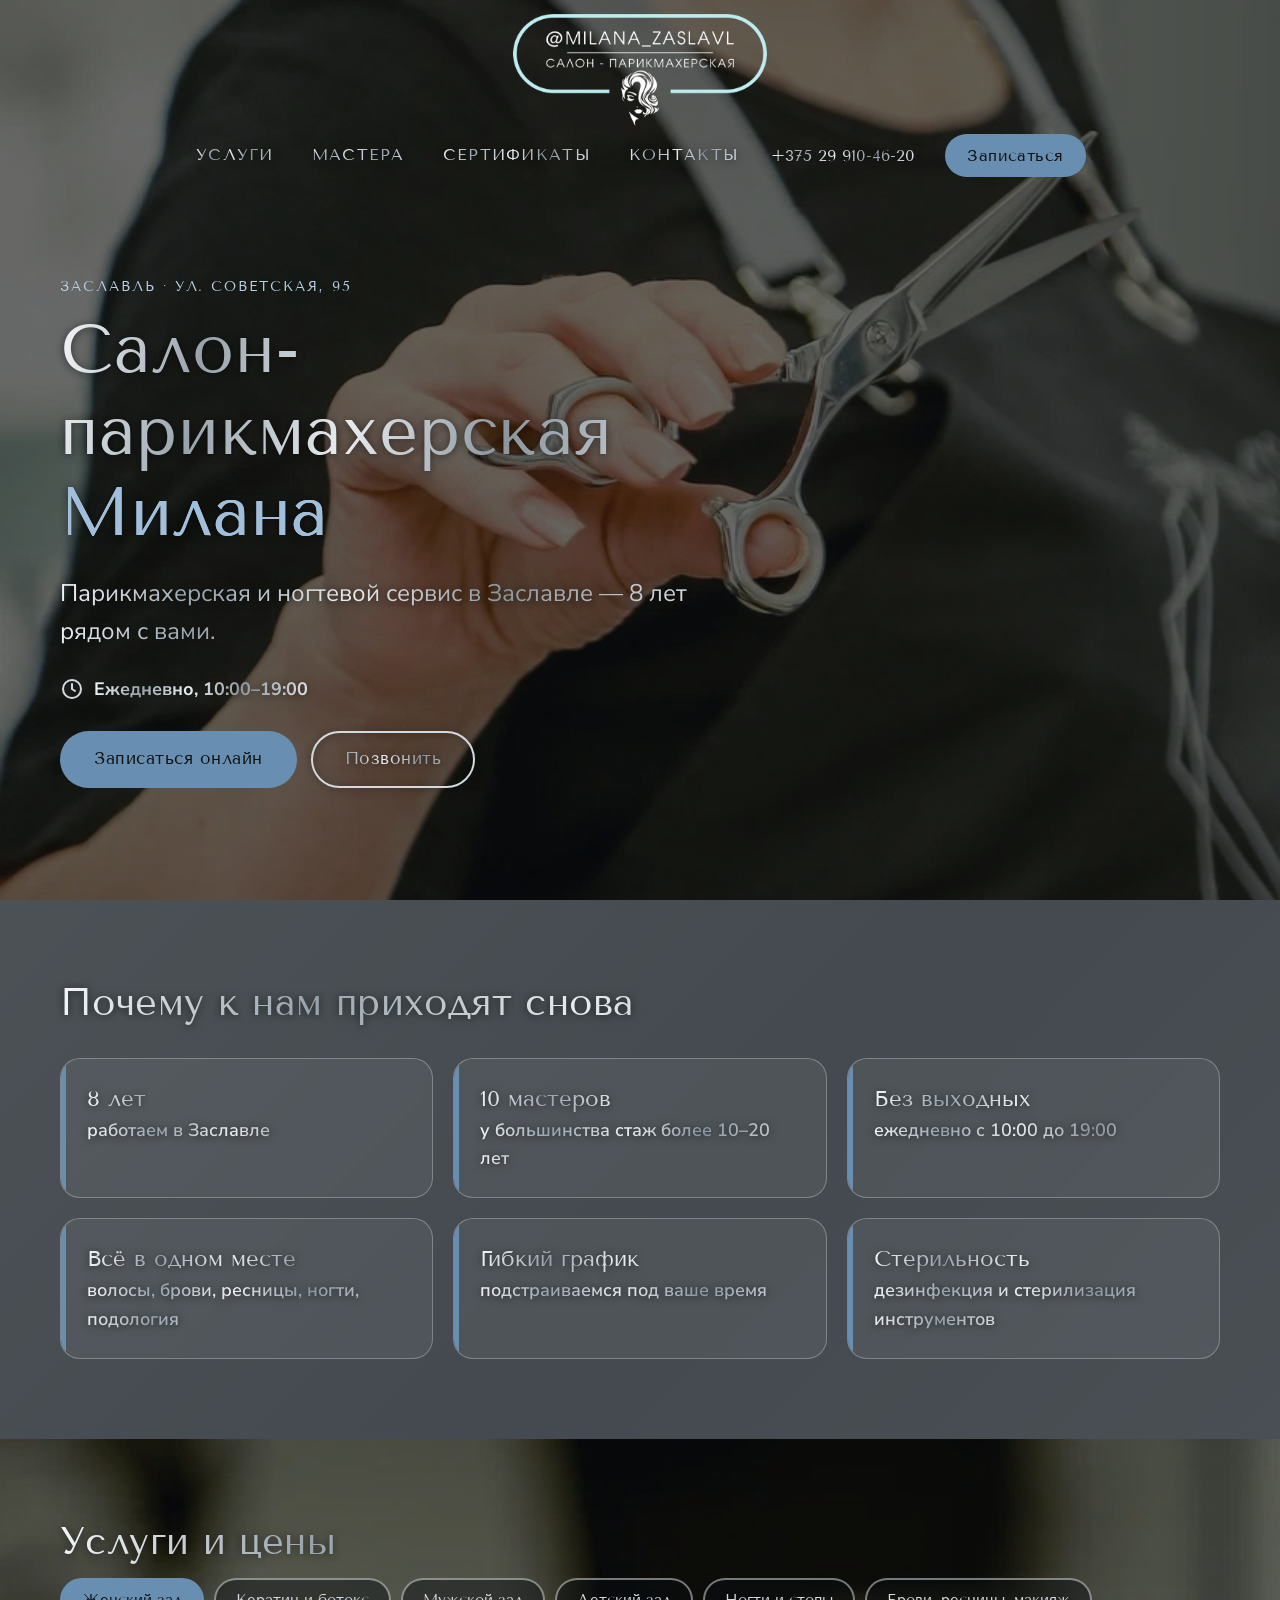
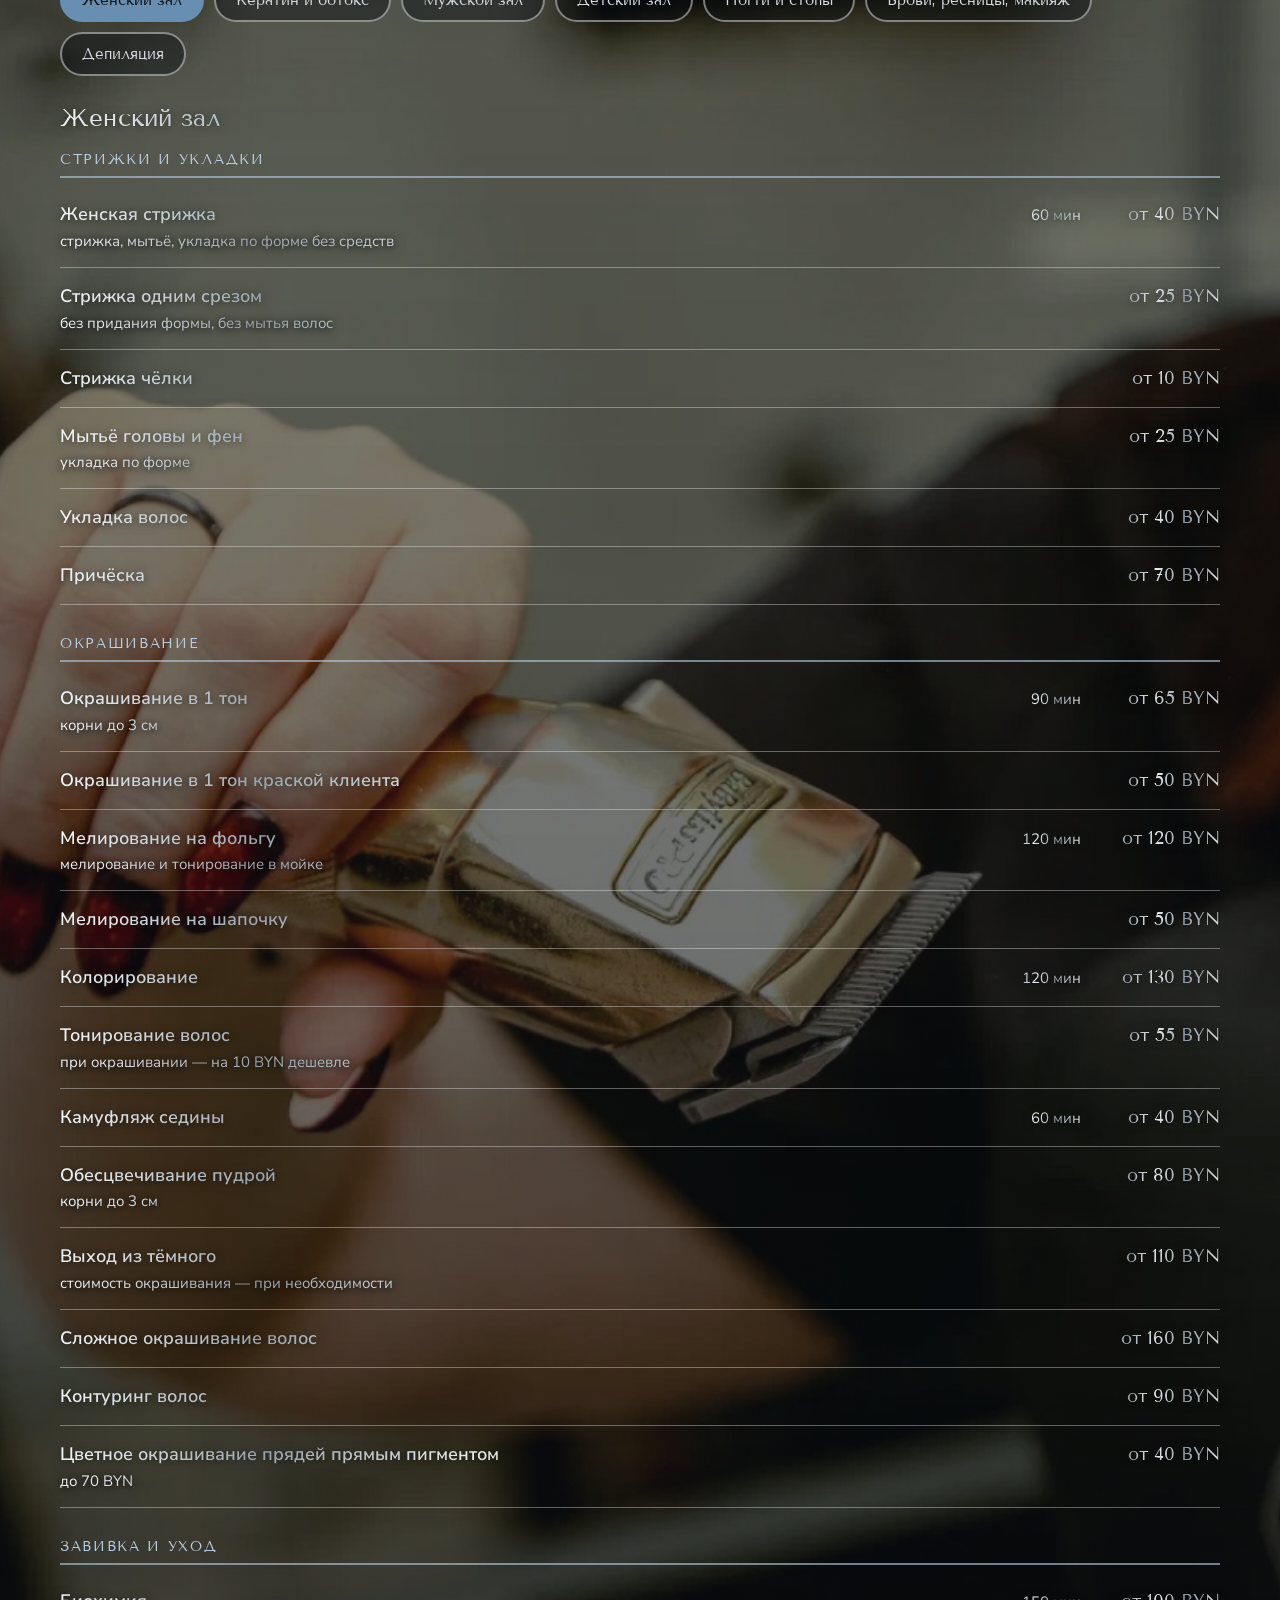
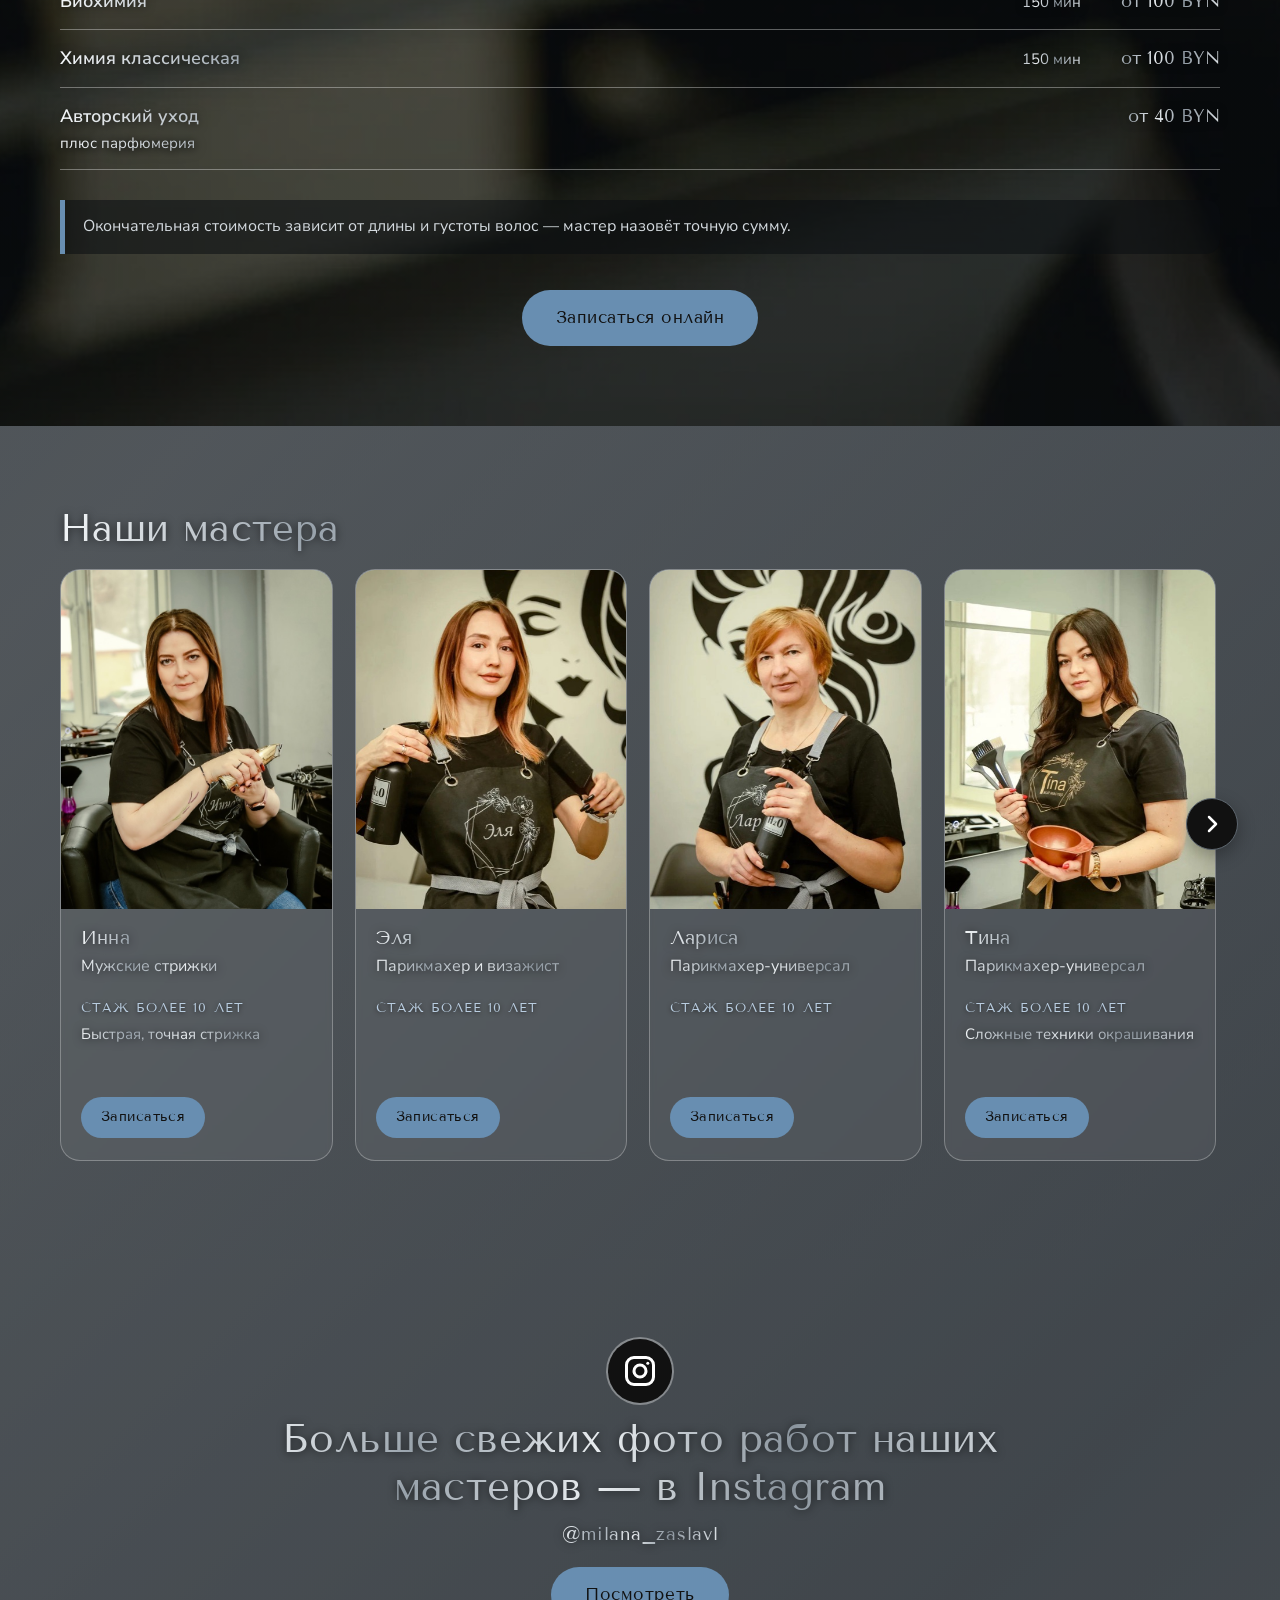
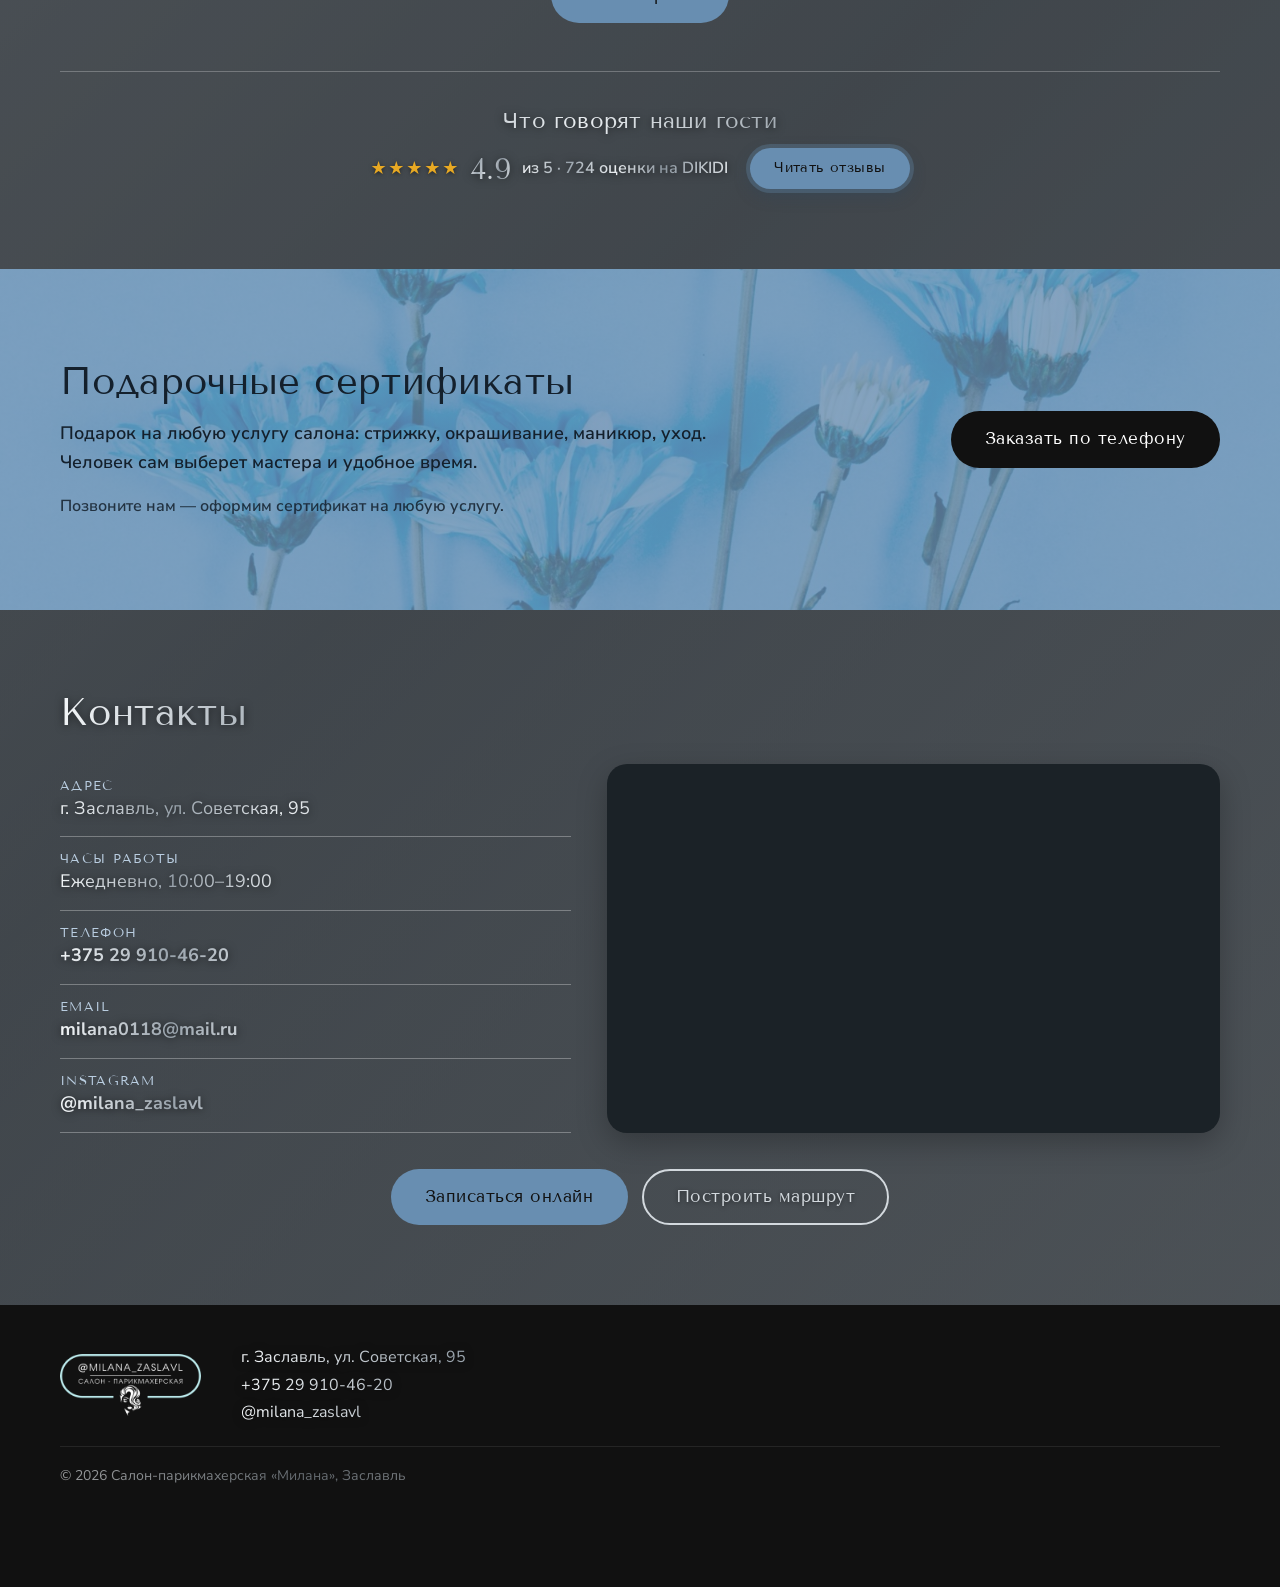
==== index.html @ 04b2e896 "Add files via upload" ====
<!doctype html>
<html lang="ru">
<head>
  <meta charset="utf-8">
  <meta name="viewport" content="width=device-width, initial-scale=1">
  <title>Салон-парикмахерская Милана — Заславль, Советская 95 | Стрижки, окрашивание, маникюр</title>
  <meta name="description" content="Салон-парикмахерская «Милана» в Заславле: стрижки, окрашивание, маникюр, педикюр, брови и ресницы. 10 мастеров, 8 лет работы. Ежедневно 10:00–19:00. Онлайн-запись.">
  <meta name="theme-color" content="#688EB1">
  <meta property="og:type" content="website">
  <meta property="og:title" content="Салон-парикмахерская Милана — Заславль">
  <meta property="og:description" content="Парикмахерская и ногтевой сервис в Заславле — 8 лет рядом с вами. Онлайн-запись.">
  <meta property="og:image" content="https://milana-zaslavl.github.io/img/salon/hero.jpg">
  <link rel="icon" href="img/logo.png">
  <link rel="preconnect" href="https://fonts.googleapis.com">
  <link rel="preconnect" href="https://fonts.gstatic.com" crossorigin>
  <link href="https://fonts.googleapis.com/css2?family=Tenor+Sans&family=Nunito+Sans:wght@400;600;700&display=swap&subset=cyrillic" rel="stylesheet">
  <link rel="stylesheet" href="css/style.css">
  <script type="application/ld+json">
  {
    "@context": "https://schema.org",
    "@type": "HairSalon",
    "name": "Салон-парикмахерская Милана",
    "image": "https://milana-zaslavl.github.io/img/salon/hero.jpg",
    "telephone": "+375299104620",
    "email": "milana0118@mail.ru",
    "address": {"@type": "PostalAddress", "streetAddress": "ул. Советская, 95", "addressLocality": "Заславль", "addressCountry": "BY"},
    "openingHoursSpecification": {"@type": "OpeningHoursSpecification", "dayOfWeek": ["Monday","Tuesday","Wednesday","Thursday","Friday","Saturday","Sunday"], "opens": "10:00", "closes": "19:00"},
    "sameAs": ["https://www.instagram.com/milana_zaslavl"]
  }
  </script>
</head>
<body>
  <a class="skip" href="#main">К содержимому</a>

  <header class="header" id="top">
    <div class="wrap header__row">
      <a class="header__logo" href="#top" aria-label="Салон-парикмахерская Милана — на главную">
        <img src="img/logo-white.png" alt="Милана — салон-парикмахерская" width="140" height="62">
      </a>
      <nav class="nav" id="nav" aria-label="Основное меню">
        <a href="#services">Услуги</a>
        <a href="#masters">Мастера</a>
        <a href="#certificates">Сертификаты</a>
        <a href="#contacts">Контакты</a>
      </nav>
      <a class="header__phone" data-link="phone"><span data-bind="phoneDisplay"></span></a>
      <a class="btn btn--accent header__cta" data-link="dikidi" target="_blank" rel="noopener">Записаться</a>
      <button class="burger" id="burger" type="button" aria-label="Открыть меню" aria-expanded="false" aria-controls="nav"><span></span><span></span><span></span></button>
    </div>
  </header>

  <main id="main">
    <!-- Первый экран -->
    <section class="hero">
      <div class="wrap hero__text">
        <p class="eyebrow">Заславль · ул. Советская, 95</p>
        <h1>Салон-парикмахерская <span>Милана</span></h1>
        <p class="lead">Парикмахерская и ногтевой сервис в Заславле — 8 лет рядом с вами.</p>
        <p class="hours"><svg aria-hidden="true" viewBox="0 0 24 24"><circle cx="12" cy="12" r="9"/><path d="M12 7v5l3 2"/></svg><span data-bind="hours"></span></p>
        <div class="hero__btns">
          <a class="btn btn--accent btn--lg" data-link="dikidi" target="_blank" rel="noopener">Записаться онлайн</a>
          <a class="btn btn--ghost btn--lg" data-link="phone">Позвонить</a>
        </div>
      </div>
    </section>

    <!-- Почему мы -->
    <section class="section section--muted" id="why">
      <div class="wrap">
        <h2>Почему к нам приходят снова</h2>
        <ul class="why">
          <li><b>8 лет</b><span>работаем в Заславле</span></li>
          <li><b>10 мастеров</b><span>у большинства стаж более 10–20 лет</span></li>
          <li><b>Без выходных</b><span>ежедневно с 10:00 до 19:00</span></li>
          <li><b>Всё в одном месте</b><span>волосы, брови, ресницы, ногти, подология</span></li>
          <li><b>Гибкий график</b><span>подстраиваемся под ваше время</span></li>
          <li><b>Стерильность</b><span>дезинфекция и стерилизация инструментов</span></li>
        </ul>
      </div>
    </section>

    <!-- Услуги и цены -->
    <section class="section section--photo" id="services">
      <div class="wrap">
        <h2>Услуги и цены</h2>
        <div class="price-panel">
          <div class="tabs" id="tabs" role="tablist" aria-label="Разделы прайса"></div>
          <div class="panels" id="panels"><p class="loading">Загружаем прайс…</p></div>
        </div>
        <div class="center"><a class="btn btn--accent btn--lg" data-link="dikidi" target="_blank" rel="noopener">Записаться онлайн</a></div>
      </div>
    </section>

    <!-- Мастера -->
    <section class="section section--muted" id="masters">
      <div class="wrap">
        <h2>Наши мастера</h2>
        <div class="slider">
          <button class="slider__btn slider__btn--prev" id="mPrev" type="button" aria-label="Назад"><svg viewBox="0 0 24 24" aria-hidden="true"><path d="M15 5l-7 7 7 7"/></svg></button>
          <div class="masters" id="mastersList" tabindex="0" role="region" aria-label="Мастера салона, листайте вбок"></div>
          <button class="slider__btn slider__btn--next" id="mNext" type="button" aria-label="Вперёд"><svg viewBox="0 0 24 24" aria-hidden="true"><path d="M9 5l7 7-7 7"/></svg></button>
        </div>
      </div>
    </section>

    <!-- Галерея -->
    <section class="section section--insta" id="gallery">
      <div class="wrap insta-wrap">
      <div class="insta">
        <svg class="insta__icon" viewBox="0 0 24 24" aria-hidden="true"><rect x="3" y="3" width="18" height="18" rx="5"/><circle cx="12" cy="12" r="4"/><circle cx="17.2" cy="6.8" r="1" fill="currentColor" stroke="none"/></svg>
        <h2>Больше свежих фото работ наших мастеров — в Instagram</h2>
        <p class="insta__handle" data-bind="instagramHandle"></p>
        <a class="btn btn--dark btn--lg" data-link="instagram" target="_blank" rel="noopener" aria-label="Посмотреть работы в Instagram">Посмотреть</a>
      </div>
      <div class="reviews reviews--after" id="reviews">
        <h3 class="reviews__title">Что говорят наши гости</h3>
        <div class="reviews__rating">
          <span class="reviews__stars" aria-hidden="true">★★★★★</span>
          <b class="reviews__score" data-bind="rating"></b>
          <span class="reviews__count">из 5 · <span data-bind="ratingCount"></span> оценки на DIKIDI</span>
        </div>
        <a class="btn btn--accent btn--glow" data-link="reviews" target="_blank" rel="noopener">Читать отзывы</a>
      </div>
      </div>
    </section>

    <div class="flowers">
      <!-- Сертификаты -->
      <section class="section section--cert" id="certificates">
        <div class="wrap cert">
          <div>
            <h2>Подарочные сертификаты</h2>
            <p>Подарок на любую услугу салона: стрижку, окрашивание, маникюр, уход. Человек сам выберет мастера и удобное время.</p>
            <p class="cert__small">Заказать сертификат можно в Telegram — напишите нам, и мы всё оформим.</p>
          </div>
          <a class="btn btn--accent btn--lg" id="certBtn" target="_blank" rel="noopener">Заказать сертификат</a>
        </div>
      </section>

    </div>

    <!-- Контакты -->
    <section class="section section--muted" id="contacts">
      <div class="wrap">
        <h2>Контакты</h2>
        <div class="contacts">
          <ul class="contacts__list">
            <li><span class="k">Адрес</span><span data-bind="address"></span></li>
            <li><span class="k">Часы работы</span><span data-bind="hours"></span></li>
            <li><span class="k">Телефон</span><a data-link="phone"><span data-bind="phoneDisplay"></span></a></li>
            <li><span class="k">Email</span><a data-link="email"><span data-bind="email"></span></a></li>
            <li><span class="k">Instagram</span><a data-link="instagram" target="_blank" rel="noopener"><span data-bind="instagramHandle"></span></a></li>
            <li data-needs="telegram"><span class="k">Telegram</span><a data-link="telegram" target="_blank" rel="noopener">Написать в Telegram</a></li>
          </ul>
          <div class="map" id="map" role="region" aria-label="Карта проезда"></div>
        </div>
        <div class="center">
          <a class="btn btn--accent btn--lg" data-link="dikidi" target="_blank" rel="noopener">Записаться онлайн</a>
          <a class="btn btn--ghost btn--lg" id="routeBtn" target="_blank" rel="noopener">Построить маршрут</a>
        </div>
      </div>
    </section>
  </main>

  <footer class="footer">
    <div class="wrap footer__row">
      <img src="img/logo-white.png" alt="Милана — салон-парикмахерская" width="150" height="66">
      <div class="footer__col">
        <span data-bind="address"></span>
        <a data-link="phone"><span data-bind="phoneDisplay"></span></a>
        <a data-link="instagram" target="_blank" rel="noopener"><span data-bind="instagramHandle"></span></a>
      </div>
      <p class="footer__copy">© <span id="year"></span> Салон-парикмахерская «Милана», Заславль</p>
    </div>
  </footer>

  <!-- Плавающая панель на телефоне -->
  <div class="dock" id="dock">
    <a class="btn btn--accent" data-link="dikidi" target="_blank" rel="noopener">Записаться</a>
    <a class="dock__icon" data-link="phone" aria-label="Позвонить"><svg viewBox="0 0 24 24" aria-hidden="true"><path d="M5 4h4l2 5-2.5 1.5a11 11 0 0 0 5 5L15 13l5 2v4a2 2 0 0 1-2 2A16 16 0 0 1 3 6a2 2 0 0 1 2-2z"/></svg></a>
    <a class="dock__icon" data-link="telegram" data-needs="telegram" target="_blank" rel="noopener" aria-label="Написать в Telegram"><svg viewBox="0 0 24 24" aria-hidden="true"><path d="M21 4 3 11l5 2 2 6 3-4 5 4z"/></svg></a>
  </div>

  <script src="data/fallback.js"></script>
  <script src="js/main.js"></script>
</body>
</html>
---- css/style.css ----
:root {
  --color-accent: #688EB1;
  --color-accent-soft: #B9CDE0;
  --color-dark: #111111;
  --color-light: #FFFFFF;
  --color-muted: #cfd6db;
  --color-text: #1b1b1b;
  --color-text-2: #1f2a33;
  --color-line: #7f8991;
  --metal: linear-gradient(180deg, #c9d0d5 0%, #98a1a9 42%, #bcc4ca 58%, #7f8991 100%);
  --metal-wide: linear-gradient(135deg, #c9d0d5 0%, #a2abb2 25%, #c4cbd0 50%, #98a1a9 75%, #bcc4ca 100%);
  --radius: 20px;
  --font-head: "Tenor Sans", "Montserrat", system-ui, sans-serif;
  --font-body: "Nunito Sans", system-ui, sans-serif;
}

*, *::before, *::after { box-sizing: border-box; }
[hidden] { display: none !important; }
html { scroll-behavior: smooth; scroll-padding-top: 104px; }
body {
  margin: 0; background: #b4bcc3 var(--metal-wide); color: var(--color-text);
  font: 400 18px/1.6 var(--font-body);
  -webkit-text-size-adjust: 100%;
}
img { max-width: 100%; height: auto; display: block; }
a { color: inherit; }
h1, h2, h3 { font-family: var(--font-head); line-height: 1.2; margin: 0; letter-spacing: .01em; }
h2 { font-size: clamp(26px, 4vw, 38px); margin-bottom: 14px; font-weight: 600; }
p { margin: 0 0 1em; }
:focus-visible { outline: 3px solid var(--color-dark); outline-offset: 3px; border-radius: 6px; }

.wrap { width: min(1160px, 100% - 32px); margin-inline: auto; }
.skip { position: absolute; left: -999px; top: 8px; background: var(--color-dark); color: #fff; padding: 8px 14px; border-radius: 8px; z-index: 100; }
.skip:focus { left: 8px; }
.center { text-align: center; margin-top: 36px; display: flex; gap: 14px; justify-content: center; flex-wrap: wrap; }

/* Кнопки */
.btn {
  display: inline-flex; align-items: center; justify-content: center;
  padding: 12px 24px; border-radius: 999px; border: 2px solid transparent;
  font: 400 16px/1.2 var(--font-head); text-decoration: none; cursor: pointer;
  transition: background .2s, color .2s, border-color .2s, transform .2s; white-space: nowrap;
}
.btn--accent { background: var(--color-accent); color: var(--color-dark); }
.btn--accent:hover { background: var(--color-dark); color: #fff; }
.btn--ghost { border-color: var(--color-dark); color: var(--color-dark); background: transparent; }
.btn--ghost:hover { background: var(--color-dark); color: #fff; }
.section--dark .btn--accent:hover { background: #fff; color: var(--color-dark); }
.btn--lg { padding: 16px 32px; font-size: 17px; }

/* Шапка */
.header { position: fixed; top: 0; left: 0; right: 0; z-index: 50; color: #fff; background: transparent; transition: background .3s, backdrop-filter .3s; }
.header.is-scrolled { background: rgba(10,14,18,.32); -webkit-backdrop-filter: blur(4px); backdrop-filter: blur(4px); }
.header.menu-open { background: rgba(10,14,18,.78); -webkit-backdrop-filter: blur(10px); backdrop-filter: blur(10px); }
.header__row { position: relative; display: flex; flex-wrap: wrap; align-items: center; justify-content: center; gap: 8px 30px; padding: 14px 0 12px; }
.header__logo { flex: 0 0 100%; display: flex; justify-content: center; }
.header__logo img { height: 112px; width: auto; transition: height .3s; }
.nav { display: flex; gap: 34px; }
.header .nav a, .header__phone { text-shadow: 0 1px 8px rgba(0,0,0,.5); }
.nav a { text-decoration: none; font: 400 16px var(--font-head); text-transform: uppercase; letter-spacing: .08em; padding: 8px 2px; border-bottom: 2px solid transparent; }
.nav a:hover { border-color: var(--color-accent); }
.header__phone { text-decoration: none; font: 400 16px var(--font-head); white-space: nowrap; }
.header__phone:hover { color: var(--color-accent); }
.header__cta { padding: 10px 20px; }
.burger { display: none; width: 44px; height: 44px; border: 0; background: transparent; padding: 10px; cursor: pointer; flex-direction: column; justify-content: center; gap: 5px; }
.burger span { display: block; height: 2px; background: #fff; border-radius: 2px; transition: transform .2s, opacity .2s; }
.burger[aria-expanded="true"] span:nth-child(1) { transform: translateY(7px) rotate(45deg); }
.burger[aria-expanded="true"] span:nth-child(2) { opacity: 0; }
.burger[aria-expanded="true"] span:nth-child(3) { transform: translateY(-7px) rotate(-45deg); }

/* Первый экран */
.hero { position: relative; min-height: 100vh; min-height: 100svh; display: flex; align-items: center; padding: 230px 0 64px; overflow: hidden; background: var(--color-dark); color: #fff; }
.hero::after { content: ""; position: absolute; inset: 0; background: linear-gradient(90deg, rgba(10,14,18,.82) 0%, rgba(10,14,18,.6) 45%, rgba(10,14,18,.2) 100%); }
.hero__text { position: relative; z-index: 1; }
.hero__text > * { max-width: 640px; }
.eyebrow { font: 400 14px var(--font-head); letter-spacing: .14em; text-transform: uppercase; color: var(--color-accent-soft); margin-bottom: 14px; }
.hero h1 { font-size: clamp(27px, 7.4vw, 68px); overflow-wrap: anywhere; font-weight: 700; margin-bottom: 20px; }
.hero h1 span { display: block; color: var(--color-accent); }
.lead { font-size: clamp(19px, 2.2vw, 24px); color: #e8eef2; }
.hours { display: flex; align-items: center; gap: 10px; font-weight: 700; margin-bottom: 28px; }
.hours svg { width: 24px; height: 24px; fill: none; stroke: #fff; stroke-width: 2; stroke-linecap: round; }
.hero__btns { display: flex; gap: 14px; flex-wrap: wrap; }
.hero .btn--accent:hover { background: #fff; color: var(--color-dark); }
.hero .btn--ghost { border-color: #fff; color: #fff; }
.hero .btn--ghost:hover { background: #fff; color: var(--color-dark); }

/* Секции */
.section { padding: 80px 0; }
.section--muted { background: linear-gradient(135deg, #dde2e6 0%, #bcc4ca 50%, #d6dce0 100%); }
.section--dark { background: var(--color-dark); color: #fff; }
.section__lead { color: var(--color-text-2); max-width: 40em; margin-bottom: 32px; }

/* Почему мы */
.why { list-style: none; margin: 32px 0 0; padding: 0; display: grid; grid-template-columns: repeat(3, 1fr); gap: 20px; }
.why li { background: var(--metal); border-radius: var(--radius); padding: 26px 26px 24px; border: 1px solid var(--color-line); display: flex; flex-direction: column; gap: 4px; position: relative; overflow: hidden; }
.why li::before { content: ""; position: absolute; left: 0; top: 0; bottom: 0; width: 5px; background: var(--color-accent); }
.why b { font: 400 22px var(--font-head); }
.why span { color: var(--color-text-2); }

/* Прайс на фоне фото */
.section--photo { background: linear-gradient(rgba(10,14,18,.5), rgba(10,14,18,.68)), url("../img/salon/bg-services.jpg") center 42% / cover no-repeat; color: #fff; }
.section--photo h2 { color: #fff; }
.section--photo .section__lead { color: #e3e9ed; }
.price-panel { background: none; padding: 0; border: 0; box-shadow: none; }
.section--photo { --color-line: rgba(255,255,255,.35); }
.section--photo .panel h3, .section--photo .row__name, .section--photo .row__price { color: #fff; text-shadow: 0 1px 6px rgba(0,0,0,.6); }
.section--photo .row__note, .section--photo .row__time { color: #dbe3e8; text-shadow: 0 1px 6px rgba(0,0,0,.6); }
.section--photo .group__title { color: var(--color-accent-soft); border-bottom-color: rgba(185,205,224,.6); }
.section--photo .panel__note { background: rgba(10,14,18,.55); color: #fff; border-left-color: var(--color-accent); }
.section--photo .loading { color: #fff; }
.section--photo .tab { background: rgba(10,14,18,.45); border-color: rgba(255,255,255,.45); color: #fff; }
.section--photo .tab:hover { border-color: var(--color-accent); }
.section--photo .tab[aria-selected="true"] { background: var(--color-accent); border-color: var(--color-accent); color: var(--color-dark); }
.section--photo .center .btn--accent:hover { background: #fff; color: var(--color-dark); }
@media (max-width: 600px) { .tabs { margin-inline: -16px; padding-inline: 16px; } }

/* Прайс */
.tabs { display: flex; gap: 10px; flex-wrap: wrap; margin-bottom: 28px; }
.tab { font: 400 15px var(--font-head); padding: 11px 20px; border-radius: 999px; border: 2px solid var(--color-line); background: var(--metal); color: var(--color-dark); cursor: pointer; transition: all .2s; }
.tab:hover { border-color: var(--color-accent); }
.tab[aria-selected="true"] { background: var(--color-dark); border-color: var(--color-dark); color: #fff; }
.panel[hidden] { display: none; }
.panel h3 { font-size: 24px; margin-bottom: 18px; font-weight: 600; }
.group { margin-bottom: 30px; }
.group__title { font: 400 14px var(--font-head); text-transform: uppercase; letter-spacing: .12em; color: #2B4560; margin-bottom: 8px; padding-bottom: 8px; border-bottom: 2px solid var(--color-accent-soft); }
.rows { list-style: none; margin: 0; padding: 0; }
.row { display: grid; grid-template-columns: 1fr auto auto; gap: 8px 22px; align-items: baseline; padding: 14px 0; border-bottom: 1px solid var(--color-line); }
.row__name { font-weight: 600; }
.row__note { display: block; font-weight: 400; font-size: 15px; color: var(--color-text-2); }
.row__time { color: var(--color-text-2); font-size: 15px; white-space: nowrap; text-align: right; min-width: 5.5em; }
.row__price { font: 400 18px var(--font-head); white-space: nowrap; text-align: right; min-width: 6.5em; }
.panel__note { background: var(--color-muted); border-left: 5px solid var(--color-accent); border-radius: 0 14px 14px 0; padding: 14px 18px; color: var(--color-text-2); font-size: 16px; margin-top: 6px; }
.loading { color: var(--color-text-2); }

/* Мастера */
.slider { position: relative; }
.masters { display: flex; gap: 22px; overflow-x: auto; scroll-snap-type: x mandatory; scroll-behavior: smooth; padding: 4px 2px 18px; scrollbar-width: thin; scrollbar-color: #5d666e transparent; -webkit-overflow-scrolling: touch; }
.masters .master { flex: 0 0 calc((100% - 66px) / 4); scroll-snap-align: start; }
.slider__btn { position: absolute; top: 38%; z-index: 2; width: 52px; height: 52px; border-radius: 50%; border: 1px solid #5d666e; background: var(--color-dark); color: #fff; cursor: pointer; display: grid; place-items: center; box-shadow: 0 6px 18px rgba(0,0,0,.3); transition: opacity .2s, background .2s; }
.slider__btn:hover { background: var(--color-accent); color: var(--color-dark); }
.slider__btn svg { width: 24px; height: 24px; fill: none; stroke: currentColor; stroke-width: 2.5; stroke-linecap: round; stroke-linejoin: round; }
.slider__btn--prev { left: -18px; }
.slider__btn--next { right: -18px; }
.slider__btn[disabled] { opacity: 0; pointer-events: none; }
.master { background: var(--metal); border-radius: var(--radius); overflow: hidden; border: 1px solid var(--color-line); display: flex; flex-direction: column; }
.master__photo { aspect-ratio: 4 / 5; background: var(--color-accent-soft); overflow: hidden; }
.master__photo img { width: 100%; height: 100%; object-fit: cover; object-position: top; }
.master__photo--empty { display: grid; place-items: center; background: linear-gradient(135deg, var(--color-accent-soft), #dbe6f0); font: 400 72px var(--font-head); color: var(--color-dark); }
.master__body { padding: 18px 20px 22px; display: flex; flex-direction: column; gap: 6px; flex: 1; }
.master h3 { font-size: 19px; font-weight: 700; }
.master__role { color: var(--color-text-2); font-size: 16px; line-height: 1.4; }
.master__exp { font: 400 13px var(--font-head); text-transform: uppercase; letter-spacing: .08em; color: #2B4560; }
.master__note { font-size: 15px; color: var(--color-text); }
.master .btn { margin-top: auto; padding: 10px 18px; font-size: 14px; align-self: flex-start; }
.master__body > .master__note + .btn, .master__body > .master__exp + .btn { margin-top: 14px; }
.master__spacer { flex: 1; }

/* Галерея */
.gallery { display: grid; grid-template-columns: repeat(4, 1fr); grid-auto-rows: 220px; grid-auto-flow: dense; gap: 14px; margin-top: 28px; }
.gallery figure { margin: 0; border-radius: var(--radius); overflow: hidden; background: var(--color-muted); }
.gallery img { width: 100%; height: 100%; object-fit: cover; transition: transform .5s; }
.gallery figure:hover img { transform: scale(1.04); }
.g--tall { grid-row: span 2; }

.insta { position: relative; z-index: 1; display: flex; flex-direction: column; align-items: center; text-align: center; gap: 12px; }
.insta h2 { max-width: 20em; margin: 0; font-size: clamp(26px, 4vw, 40px); }
.insta__icon { width: 64px; height: 64px; padding: 14px; border-radius: 50%; background: var(--color-dark); color: #fff; fill: none; stroke: currentColor; stroke-width: 2; }
.insta__handle { font: 400 18px var(--font-head); margin: 0 0 10px; letter-spacing: .04em; }
.btn--dark { background: var(--color-dark); color: #fff; }
.btn--dark:hover { background: #fff; color: var(--color-dark); }


/* Сертификаты */
.cert { display: flex; align-items: center; justify-content: space-between; gap: 32px; flex-wrap: wrap; }
.cert > div { max-width: 40em; }
.cert h2 { color: #fff; }
.cert p { color: #d5dde3; }
.cert__small { font-size: 16px; opacity: .85; margin: 0; }

/* Стерильность */
.clean { max-width: 760px; text-align: center; }
.clean p { color: var(--color-text-2); font-size: 20px; }

/* Контакты */
.contacts { display: grid; grid-template-columns: 1fr 1.2fr; gap: 36px; margin-top: 28px; align-items: stretch; }
.contacts__list { list-style: none; margin: 0; padding: 0; display: flex; flex-direction: column; }
.contacts__list li { display: flex; flex-direction: column; padding: 14px 0; border-bottom: 1px solid var(--color-line); }
.contacts__list .k { font: 400 13px var(--font-head); letter-spacing: .1em; text-transform: uppercase; color: #2B4560; }
.contacts__list a { text-decoration: none; font-weight: 700; }
.contacts__list a:hover { text-decoration: underline; }
.map { border-radius: var(--radius); overflow: hidden; min-height: 360px; background: #1b2227; position: relative; box-shadow: 0 10px 30px rgba(0,0,0,.25); }
.map iframe { position: absolute; inset: 0; width: 100%; height: 100%; border: 0; filter: invert(1) hue-rotate(180deg) brightness(.92) contrast(.95) saturate(.7); }

/* Подвал */
.footer { background: var(--color-dark); color: #d5dde3; padding: 40px 0 100px; font-size: 16px; }
.footer__row { display: grid; grid-template-columns: auto 1fr; gap: 20px 40px; align-items: center; }
.footer img { height: 62px; width: auto; }
.footer__col { display: flex; flex-direction: column; gap: 2px; }
.footer a { text-decoration: none; }
.footer a:hover { color: var(--color-accent); }
.footer__copy { grid-column: 1 / -1; margin: 0; font-size: 14px; opacity: .6; border-top: 1px solid #333; padding-top: 18px; }

/* Нижняя панель (телефон) */
.dock { display: none; }

@media (max-width: 1000px) {
  .masters .master { flex-basis: calc((100% - 44px) / 3); }
  .header__phone { display: none; }
}
@media (max-width: 860px) {
  body { font-size: 17px; }
  .section { padding: 56px 0; }
  .burger { display: flex; position: absolute; right: -8px; top: 14px; }
  .header__logo img { height: 76px; }
  .nav { display: none; position: absolute; top: 100%; left: 0; right: 0; background: rgba(10,14,18,.92); flex-direction: column; gap: 0; padding: 8px 16px 16px; border-bottom: 1px solid rgba(255,255,255,.2); }
  .nav.is-open { display: flex; }
  .nav a { padding: 14px 4px; font-size: 17px; border-bottom: 1px solid rgba(255,255,255,.2); }
  .hero { padding: 170px 0 48px; }
  .hero::after { background: linear-gradient(180deg, rgba(10,14,18,.55), rgba(10,14,18,.8)); }
  .why { grid-template-columns: repeat(2, 1fr); }
  .masters .master { flex-basis: calc((100% - 22px) / 2); }
  .slider__btn--prev { left: -6px; }
  .slider__btn--next { right: -6px; }
  .gallery { grid-template-columns: repeat(2, 1fr); grid-auto-rows: 180px; }
  .contacts { grid-template-columns: 1fr; }
  .map { min-height: 300px; }
}
@media (max-width: 600px) {
  .header__logo img { height: 64px; }
  .header__cta { display: none; }
  .hero { padding-top: 120px; }
  .hero__btns .btn { flex: 1 1 100%; }
  .why { grid-template-columns: 1fr; }
  .masters { gap: 12px; }
  .masters .master { flex-basis: 74%; }
  .slider__btn { display: none; }
  .master__body { padding: 14px 14px 18px; }
  .master h3 { font-size: 16px; }
  .master__role { font-size: 14px; }
  .master__note { font-size: 14px; }
  .master .btn { padding: 9px 14px; font-size: 13px; }
  .row { grid-template-columns: 1fr auto; }
  .row__time { grid-column: 1; grid-row: 2; text-align: left; }
  .row__price { grid-row: 1 / span 2; grid-column: 2; align-self: center; min-width: 0; }
  .tabs { flex-wrap: nowrap; overflow-x: auto; margin-inline: -16px; padding: 0 16px 8px; scrollbar-width: none; }
  .tab { white-space: nowrap; flex: none; }
  .footer__row { grid-template-columns: 1fr; }
  .cert .btn { width: 100%; }
  .dock { display: flex; position: fixed; z-index: 60; left: 12px; right: 12px; bottom: 12px; gap: 10px; align-items: center; background: var(--metal); border: 1px solid #5d666e; border-radius: 999px; padding: 8px; box-shadow: 0 10px 30px rgba(0,0,0,.18); }
  .dock .btn { flex: 1; }
  .dock__icon { width: 46px; height: 46px; border-radius: 50%; background: var(--color-dark); display: grid; place-items: center; }
  .dock__icon svg { width: 22px; height: 22px; fill: none; stroke: #fff; stroke-width: 2; stroke-linejoin: round; }
}
@media (prefers-reduced-motion: reduce) {
  html, .masters { scroll-behavior: auto; }
  * { transition: none !important; }
}

/* ===== Металлический текст вместо белого ===== */
:root {
  --metal-text: linear-gradient(100deg, #f4f7f9 0%, #98a2ab 22%, #e9edf0 45%, #8b959e 68%, #dde2e6 100%);
  --metal-solid: #d3d9de;
}
.header .nav a, .header__phone,
.hero h1, .lead, .hours span, .hero .btn--ghost,
.section--photo h2, .section--photo .section__lead,
.section--photo .panel h3, .section--photo .row__name, .section--photo .row__price,
.section--photo .row__note, .section--photo .row__time, .section--photo .loading,
.cert h2, .cert p,
.footer__col > span, .footer__col a, .footer__copy {
  background: var(--metal-text);
  -webkit-background-clip: text; background-clip: text;
  color: transparent; -webkit-text-fill-color: transparent;
  text-shadow: none;
  filter: drop-shadow(0 1px 4px rgba(0,0,0,.55));
}
.hero h1 span { -webkit-text-fill-color: var(--color-accent); background: none; filter: none; }
.header .nav a:hover, .header__phone:hover, .footer a:hover { -webkit-text-fill-color: var(--color-accent); }
.hero .btn--ghost { border-color: var(--metal-solid); }
.hero .btn--ghost:hover { background: var(--metal-text); -webkit-background-clip: border-box; background-clip: border-box; -webkit-text-fill-color: var(--color-dark); filter: none; }
.footer__copy { filter: none; }
.hours svg { stroke: var(--metal-solid); }
.burger span { background: var(--metal-solid); }
.section--photo .tab { color: var(--metal-solid); }
.section--photo .tab[aria-selected="true"] { color: var(--color-dark); }
.section--photo .panel__note { color: var(--metal-solid); }
.section--photo .tab:hover { color: #fff; }
@media (max-width: 600px) { .header .nav a { filter: none; } }

/* Сертификаты на фоне с цветами */
.section--cert { padding: 90px 0; }
.section--cert .cert h2, .section--cert .cert p { background: none; -webkit-background-clip: border-box; background-clip: border-box; color: #14202c; -webkit-text-fill-color: #14202c; filter: none; }
.section--cert .cert p { font-weight: 600; }
.section--cert .btn--accent { background: var(--color-dark); color: #fff; }
.section--cert .btn--accent:hover { background: #fff; color: var(--color-dark); }

/* Один общий фон с цветами на сертификаты и отзывы */
.flowers { background: linear-gradient(rgba(104,142,177,.8), rgba(104,142,177,.8)), url("../img/salon/bg-certificates.jpg") center 80% / cover no-repeat, #688EB1; }

/* Компактный блок отзывов под мастерами */
.reviews { display: flex; align-items: center; justify-content: center; gap: 10px 18px; flex-wrap: wrap; margin-top: 24px; text-align: center; }
.reviews p { margin: 0; font-size: 16px; font-weight: 600; color: var(--color-text); }
.reviews__stars { font-size: 18px; letter-spacing: .1em; color: #d99a12; }
.reviews .btn { padding: 10px 22px; font-size: 14px; }
.btn--glow { box-shadow: 0 0 0 4px rgba(104,142,177,.3), 0 6px 16px rgba(43,69,96,.4); }

/* Фото с ножницами — один фиксированный фон: при прокрутке страница «скользит» поверх него */
:root { --scissors: url("../img/salon/hero-scissors.jpg"); }
.hero { background: var(--color-dark) var(--scissors) 60% 25% / cover fixed; }
.section--muted { background: linear-gradient(rgba(208,215,220,.86), rgba(208,215,220,.86)), var(--scissors) 60% 25% / cover fixed; }
@media (hover: none) and (pointer: coarse) {
  /* на телефонах fixed работает рывками — там фон едет вместе со страницей */
  .hero { background-attachment: scroll; }
  .section--muted { background-attachment: scroll; }
}

/* Блок Instagram — без цветного фона: тот же фиксированный фон с ножницами */
.section--insta { background: linear-gradient(rgba(208,215,220,.86), rgba(208,215,220,.86)), var(--scissors) 60% 25% / cover fixed; color: var(--color-dark); }
@media (hover: none) and (pointer: coarse) { .section--insta { background-attachment: scroll; } }


/* Без светлой вуали: фото с ножницами видно, текст — металлический */
.section--muted, .section--insta { background: linear-gradient(rgba(10,14,18,.62), rgba(10,14,18,.62)), var(--scissors) 60% 25% / cover fixed; color: #fff; }
.section--muted h2, .section--insta h2, .insta__handle, .reviews p,
.contacts__list li > span:not(.k), .contacts__list a {
  background: var(--metal-text);
  -webkit-background-clip: text; background-clip: text;
  color: transparent; -webkit-text-fill-color: transparent;
  filter: drop-shadow(0 1px 4px rgba(0,0,0,.6));
}
.contacts__list a:hover { -webkit-text-fill-color: var(--color-accent); text-decoration: none; }
.contacts__list .k { color: #B9CDE0; }
.contacts__list li { border-bottom-color: rgba(255,255,255,.3); }
.section--insta .btn--dark { background: var(--color-accent); color: var(--color-dark); }
.section--insta .btn--dark:hover { background: #fff; }
.insta__icon { box-shadow: 0 0 0 2px rgba(255,255,255,.35); }
.reviews__stars { text-shadow: 0 1px 4px rgba(0,0,0,.5); color: #e8a923; }
@media (hover: none) and (pointer: coarse) { .section--muted, .section--insta { background-attachment: scroll; } }
.why li, .master { color: var(--color-text); }
.why li b, .master h3 { color: var(--color-dark); }

/* Затемнение первого экрана = затемнению следующих разделов, чтобы между ними не было шва */
.hero::after { background: rgba(10,14,18,.62); }

/* Блок «Что говорят наши гости» с рейтингом */
.reviews__title { flex: 0 0 100%; font-size: 22px; margin: 0; background: var(--metal-text); -webkit-background-clip: text; background-clip: text; color: transparent; -webkit-text-fill-color: transparent; filter: drop-shadow(0 1px 4px rgba(0,0,0,.6)); }
.reviews__rating { display: flex; align-items: center; gap: 10px; flex-wrap: wrap; justify-content: center; }
.reviews__score { font: 400 30px/1 var(--font-head); background: var(--metal-text); -webkit-background-clip: text; background-clip: text; color: transparent; -webkit-text-fill-color: transparent; filter: drop-shadow(0 1px 4px rgba(0,0,0,.6)); }
.reviews__count { font-size: 16px; font-weight: 600; background: var(--metal-text); -webkit-background-clip: text; background-clip: text; color: transparent; -webkit-text-fill-color: transparent; filter: drop-shadow(0 1px 4px rgba(0,0,0,.6)); }
.reviews__count span { -webkit-text-fill-color: transparent; }
.reviews { gap: 14px 22px; }

/* Карточки «Почему мы» всплывают при прокрутке и приподнимаются при наведении */
.why li { transition: transform .7s cubic-bezier(.2,.8,.2,1), opacity .7s ease, box-shadow .3s ease; }
.js-reveal .why li:not(.is-in) { opacity: 0; transform: translateY(46px) scale(.96); }
.js-reveal .why li.is-in { opacity: 1; transform: none; }
.why li.is-in:hover { transform: translateY(-6px); box-shadow: 0 16px 34px rgba(0,0,0,.4); transition-delay: 0s; }
@media (prefers-reduced-motion: reduce) {
  .js-reveal .why li:not(.is-in) { opacity: 1; transform: none; }
}

/* Карточки «Почему мы» — прозрачные, стеклянные */
.why li { background: rgba(255,255,255,.06); border: 1px solid rgba(255,255,255,.28); -webkit-backdrop-filter: blur(3px); backdrop-filter: blur(3px); color: #fff; }
.why li::before { background: var(--color-accent); }
.why li b, .why li span {
  background: var(--metal-text);
  -webkit-background-clip: text; background-clip: text;
  color: transparent; -webkit-text-fill-color: transparent;
  filter: drop-shadow(0 1px 4px rgba(0,0,0,.6));
}
.why li span { font-weight: 600; }
.why li.is-in:hover { background: rgba(255,255,255,.12); box-shadow: 0 16px 34px rgba(0,0,0,.35); }

/* Tenor Sans имеет одно начертание — убираем «жирность», чтобы браузер не делал её искусственно */
h1, h2, h3, .btn, .tab, .nav a, .why b, .master h3, .reviews__score, .header__phone, .row__price, .insta__handle, .master__exp, .eyebrow, .group__title, .contacts__list .k, .hero__badge strong { font-weight: 400; }
body { font-synthesis: none; }
.btn { letter-spacing: .03em; }
.hero h1 span { -webkit-text-fill-color: #9fbfdc; color: #9fbfdc; }

/* Карточки мастеров — прозрачные, стеклянные */
.master { background: rgba(255,255,255,.06); border: 1px solid rgba(255,255,255,.28); -webkit-backdrop-filter: blur(3px); backdrop-filter: blur(3px); color: #fff; }
.master h3, .master__role, .master__note {
  background: var(--metal-text);
  -webkit-background-clip: text; background-clip: text;
  color: transparent; -webkit-text-fill-color: transparent;
  filter: drop-shadow(0 1px 4px rgba(0,0,0,.6));
}
.master__exp { color: #B9CDE0; text-shadow: 0 1px 4px rgba(0,0,0,.6); }

/* Кнопка «Построить маршрут» на тёмном фоне — светлая */
.section--muted .btn--ghost { border-color: var(--metal-solid); color: var(--metal-solid); text-shadow: 0 1px 4px rgba(0,0,0,.5); }
.section--muted .btn--ghost:hover { background: var(--metal-solid); border-color: var(--metal-solid); color: var(--color-dark); text-shadow: none; }

/* Отзывы теперь под блоком Instagram */
.insta-wrap { position: relative; z-index: 1; }
.reviews--after { margin-top: 48px; padding-top: 36px; border-top: 1px solid rgba(255,255,255,.25); }
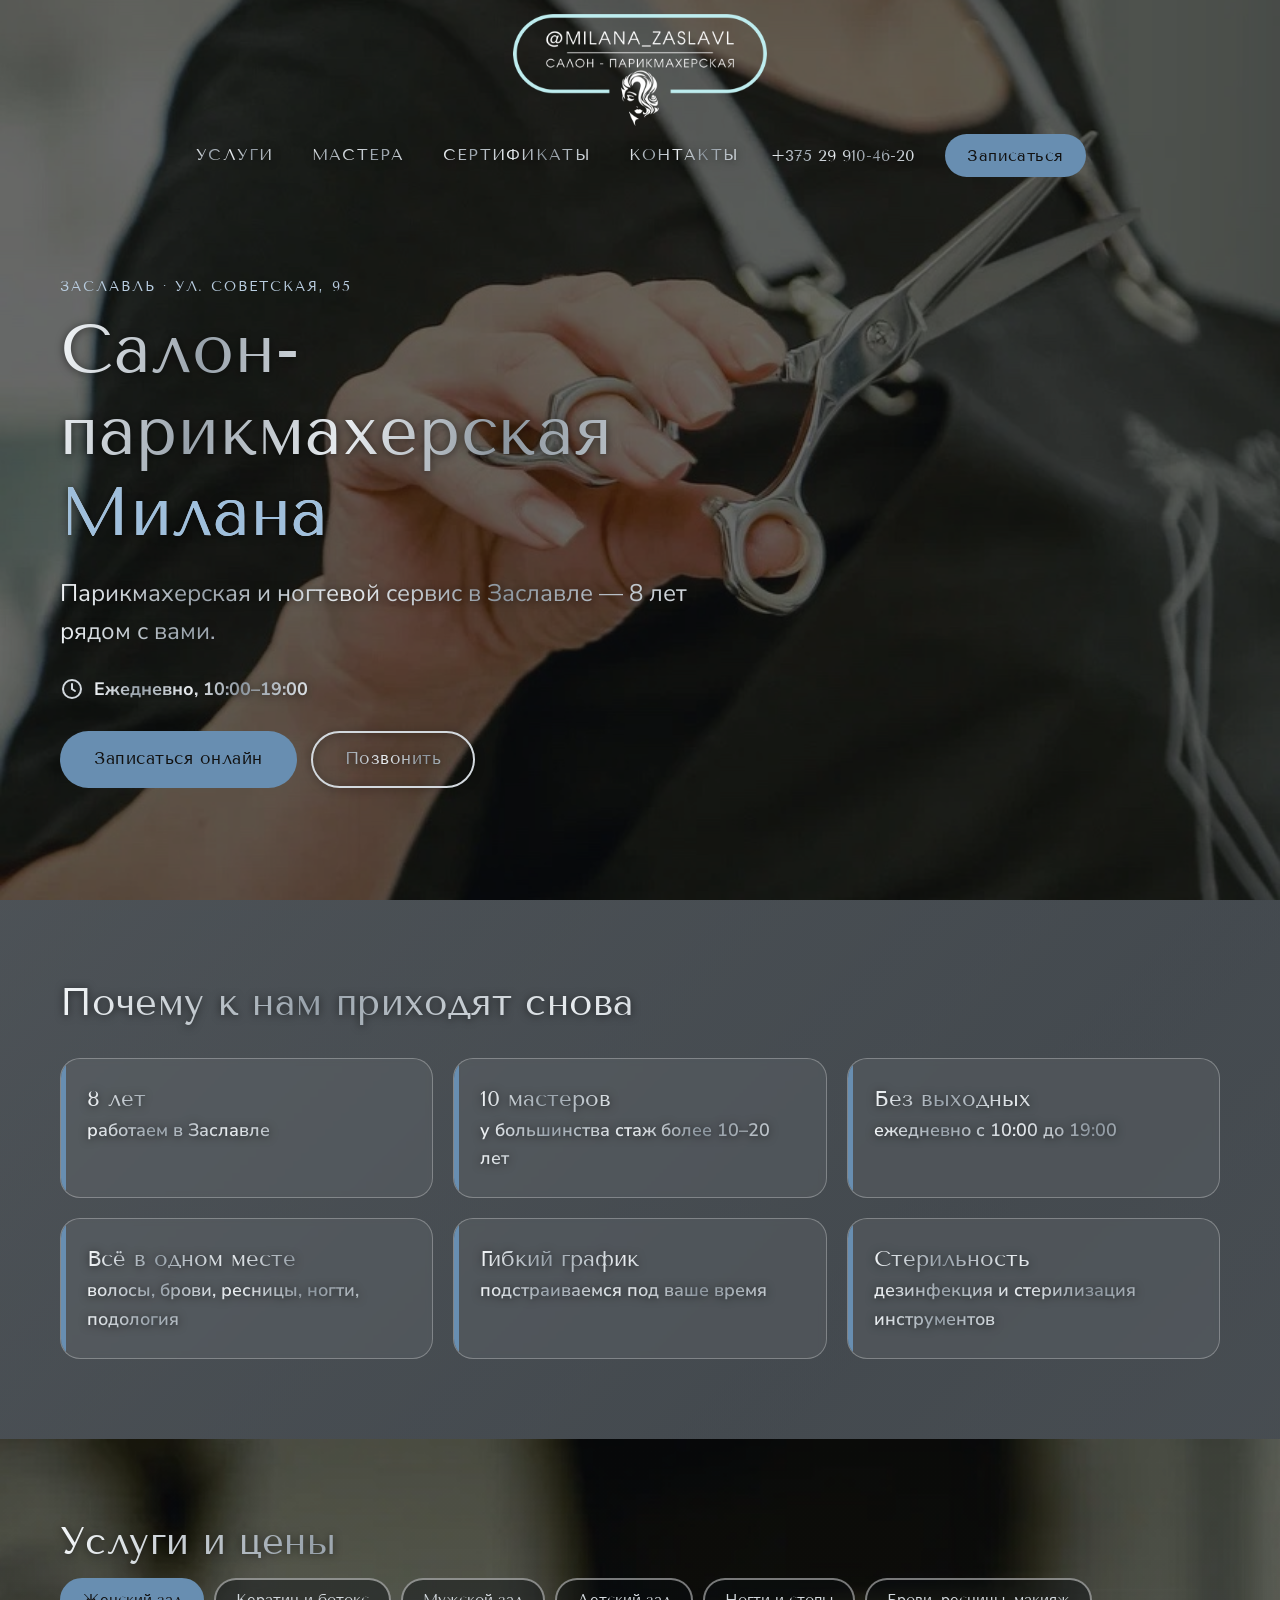
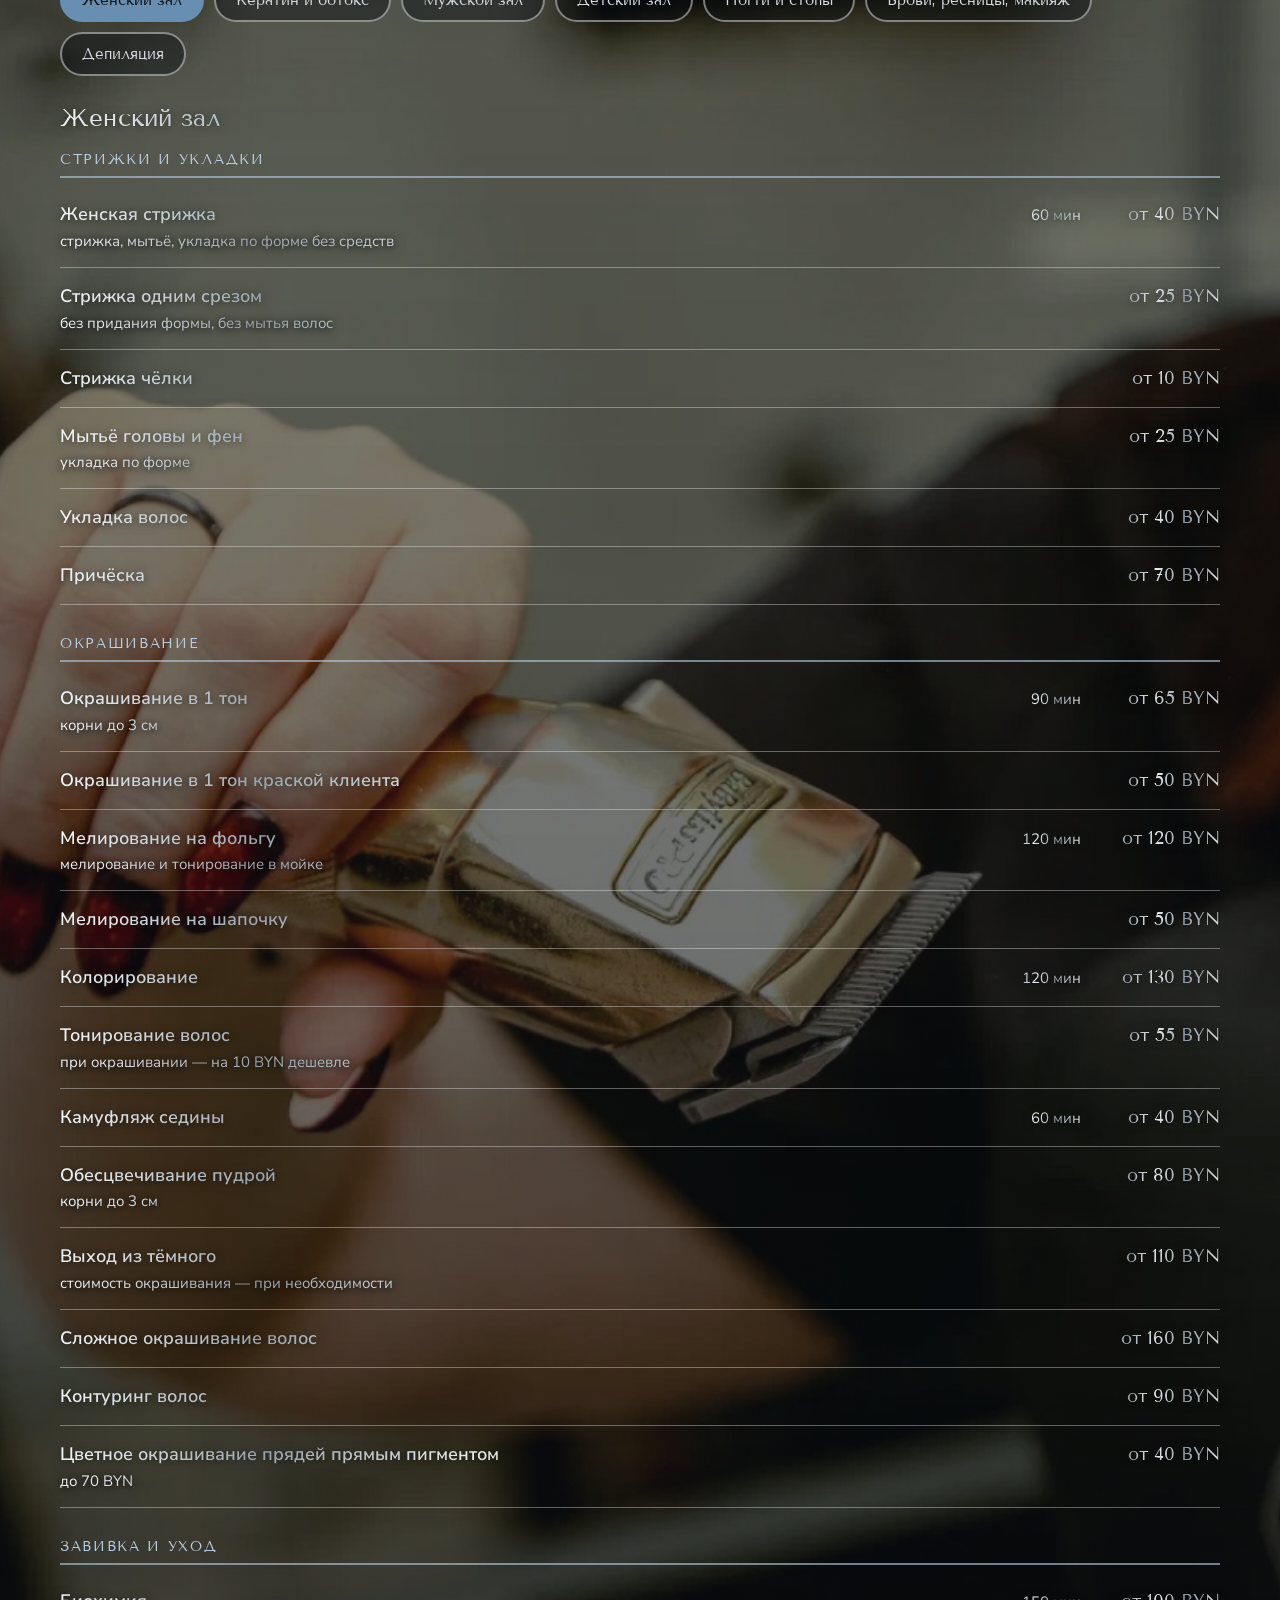
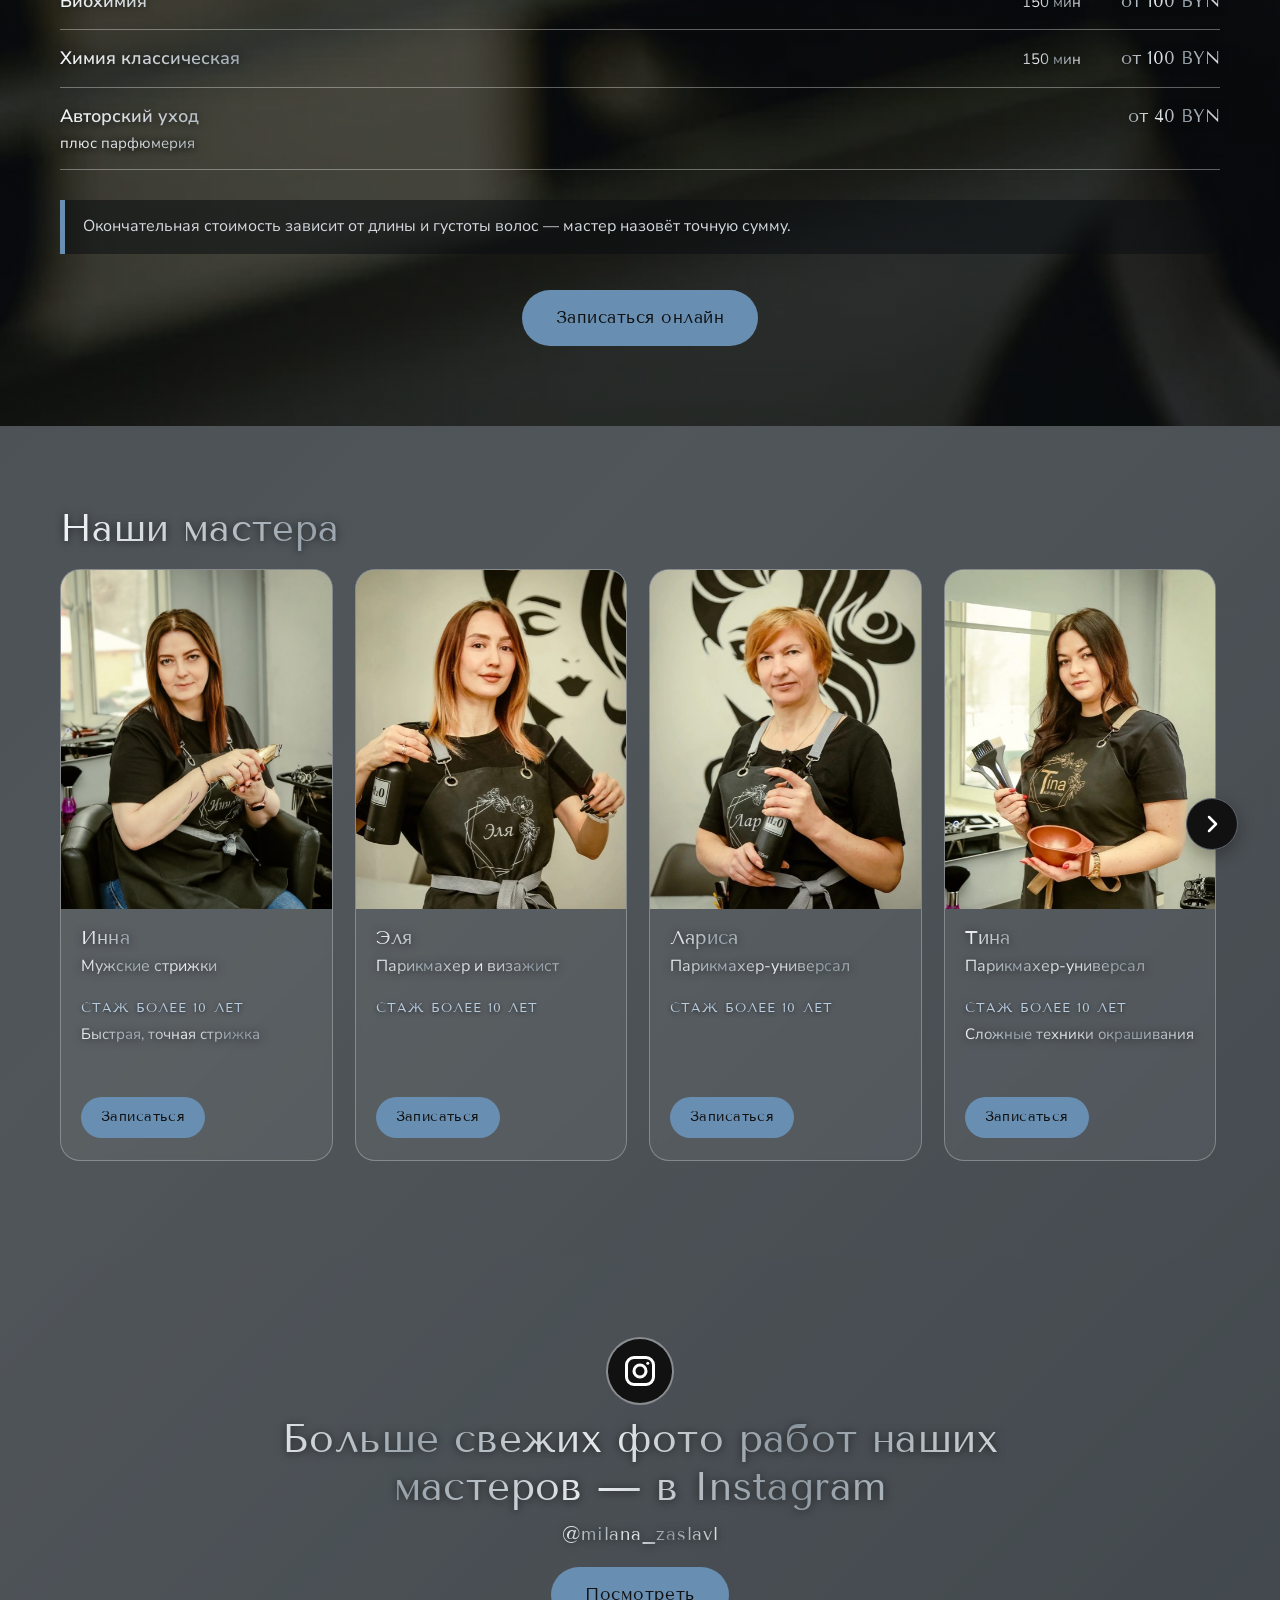
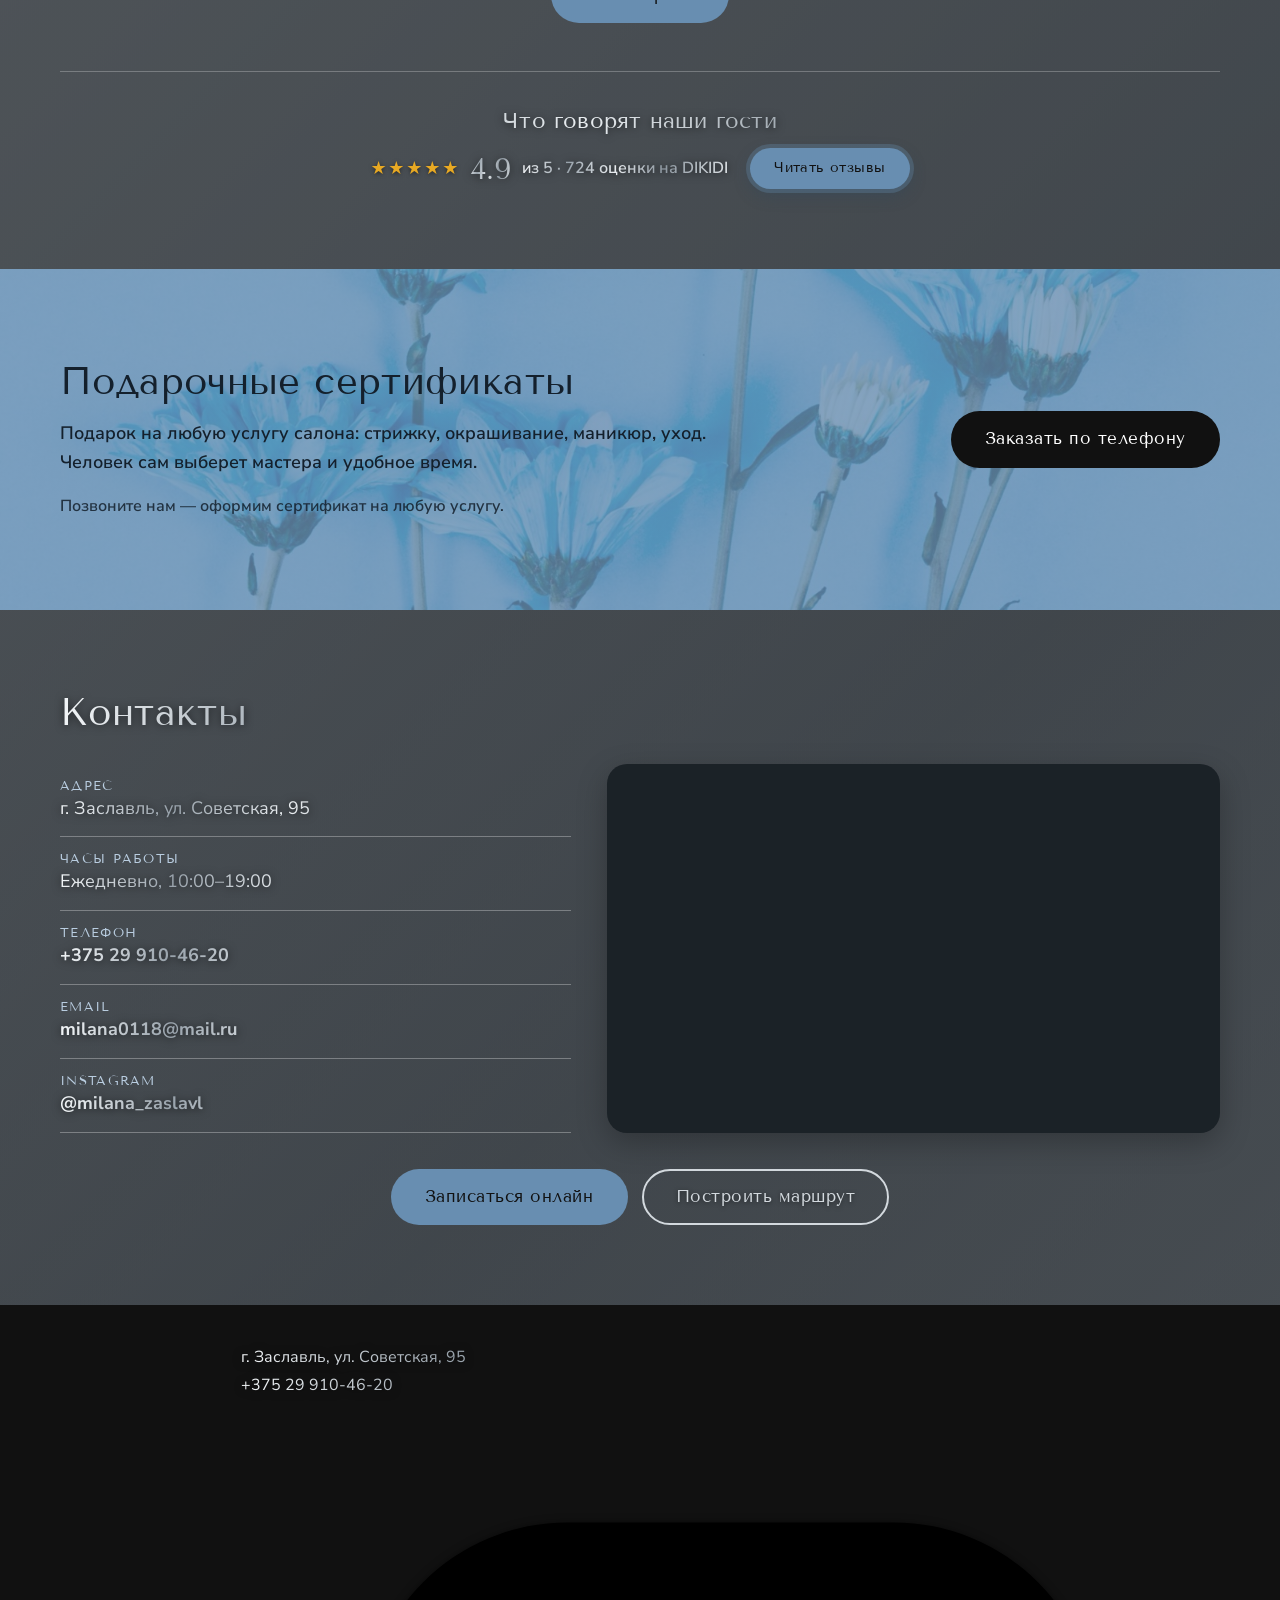
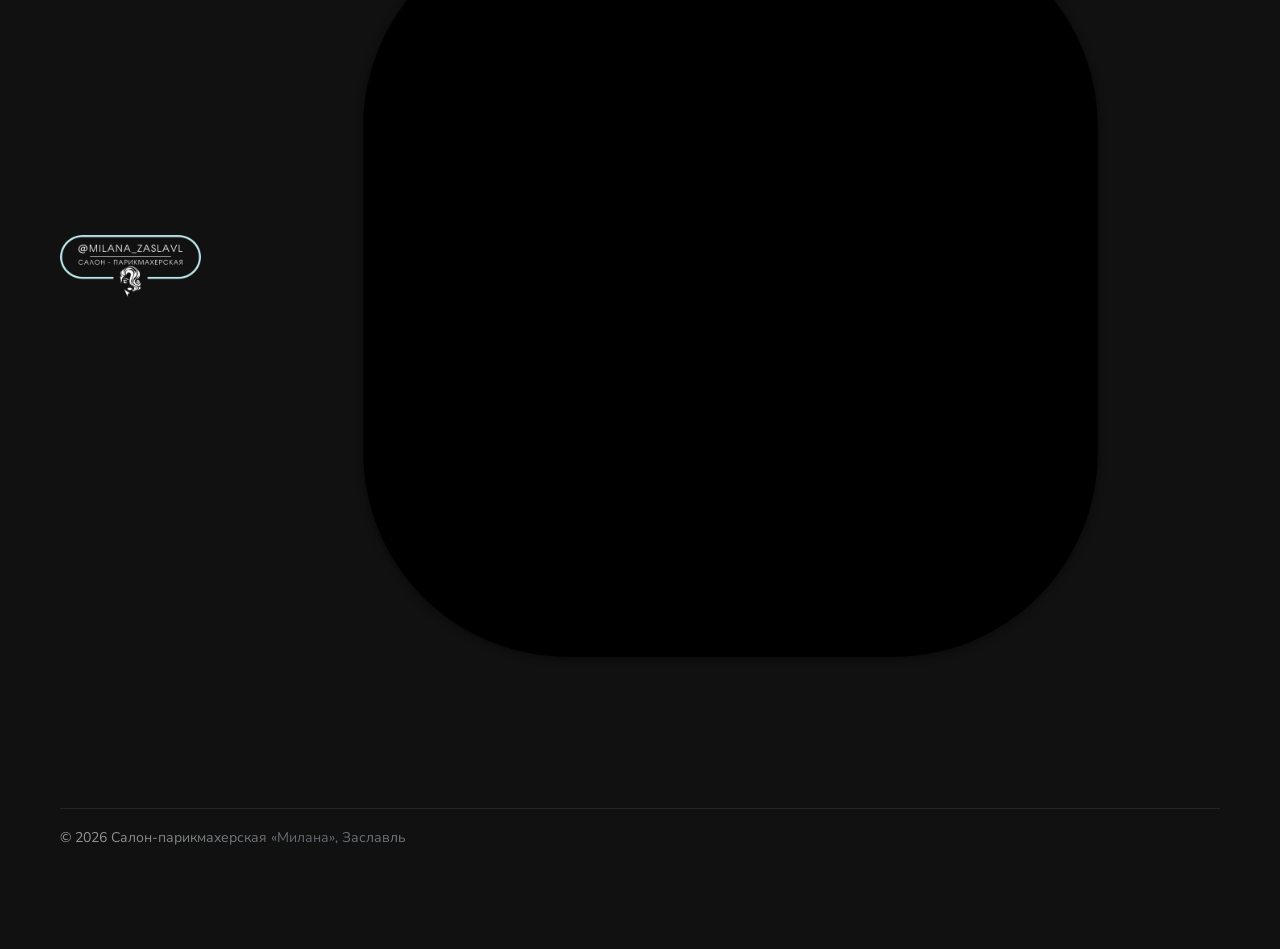
==== commit f47305c8: "Update index.html" ====
--- a/index.html
+++ b/index.html
@@ -168,7 +168,7 @@
       <div class="footer__col">
         <span data-bind="address"></span>
         <a data-link="phone"><span data-bind="phoneDisplay"></span></a>
-        <a data-link="instagram" target="_blank" rel="noopener"><span data-bind="instagramHandle"></span></a>
+        <a class="footer__insta" data-link="instagram" target="_blank" rel="noopener" aria-label="Мы в Instagram"><svg viewBox="0 0 24 24" aria-hidden="true"><rect x="3" y="3" width="18" height="18" rx="5"/><circle cx="12" cy="12" r="4"/><circle cx="17.2" cy="6.8" r="1" fill="currentColor" stroke="none"/></svg></a>
       </div>
       <p class="footer__copy">© <span id="year"></span> Салон-парикмахерская «Милана», Заславль</p>
     </div>
@@ -181,6 +181,8 @@
     <a class="dock__icon" data-link="telegram" data-needs="telegram" target="_blank" rel="noopener" aria-label="Написать в Telegram"><svg viewBox="0 0 24 24" aria-hidden="true"><path d="M21 4 3 11l5 2 2 6 3-4 5 4z"/></svg></a>
   </div>
 
+  <button class="to-top" id="to-top" type="button" aria-label="Наверх" hidden><svg viewBox="0 0 24 24" aria-hidden="true"><path d="M6 14l6-6 6 6"/></svg></button>
+
   <script src="data/fallback.js"></script>
   <script src="js/main.js"></script>
 </body>
--- a/css/style.css
+++ b/css/style.css
@@ -394,3 +394,34 @@
 /* Отзывы теперь под блоком Instagram */
 .insta-wrap { position: relative; z-index: 1; }
 .reviews--after { margin-top: 48px; padding-top: 36px; border-top: 1px solid rgba(255,255,255,.25); }
+
+/* Прайс на телефоне: свёрнут, разворачивается кнопкой */
+.panel__toggle { display: none; }
+@media (max-width: 600px) {
+  .panel.is-collapsed .panel__body { max-height: 280px; overflow: hidden; position: relative; -webkit-mask-image: linear-gradient(#000 60%, transparent); mask-image: linear-gradient(#000 60%, transparent); }
+  .panel__toggle { display: block; margin: 14px auto 0; padding: 12px 26px; border-radius: 999px; border: 2px solid var(--metal-solid); background: rgba(10,14,18,.45); color: var(--metal-solid); font: 400 15px var(--font-head); letter-spacing: .04em; cursor: pointer; }
+  .panel__toggle:hover, .panel__toggle:focus-visible { background: var(--color-accent); border-color: var(--color-accent); color: var(--color-dark); }
+}
+
+/* Кнопка «Наверх» */
+.to-top { position: fixed; right: 22px; bottom: 22px; z-index: 55; width: 52px; height: 52px; border-radius: 50%; border: 1px solid #5d666e; background: var(--metal); display: grid; place-items: center; cursor: pointer; box-shadow: 0 8px 22px rgba(0,0,0,.4); transition: transform .2s, background .2s; }
+.to-top svg { width: 26px; height: 26px; fill: none; stroke: var(--color-dark); stroke-width: 2.6; stroke-linecap: round; stroke-linejoin: round; }
+.to-top:hover { transform: translateY(-3px); background: var(--color-accent); }
+@media (max-width: 600px) { .to-top { right: 14px; bottom: 86px; width: 46px; height: 46px; } }
+
+/* Нижняя панель на телефоне — прозрачная, стеклянная */
+@media (max-width: 600px) {
+  .dock { background: rgba(10,14,18,.28); border: 1px solid rgba(255,255,255,.3); -webkit-backdrop-filter: blur(6px); backdrop-filter: blur(6px); box-shadow: 0 8px 24px rgba(0,0,0,.25); }
+  .dock .btn--accent { background: rgba(104,142,177,.88); }
+  .dock__icon { background: rgba(10,14,18,.6); }
+}
+
+/* На телефоне вместо панели — только круглая кнопка звонка в углу */
+@media (max-width: 600px) {
+  .dock { left: auto; right: 14px; bottom: 14px; padding: 0; gap: 10px; background: none; border: 0; box-shadow: none; -webkit-backdrop-filter: none; backdrop-filter: none; }
+  .dock .btn--accent { display: none; }
+  .dock__icon { width: 58px; height: 58px; background: rgba(10,14,18,.62); border: 1px solid rgba(255,255,255,.35); -webkit-backdrop-filter: blur(6px); backdrop-filter: blur(6px); box-shadow: 0 8px 22px rgba(0,0,0,.35); }
+  .dock__icon svg { width: 26px; height: 26px; }
+  .to-top { bottom: 84px; }
+  .footer { padding-bottom: 90px; }
+}
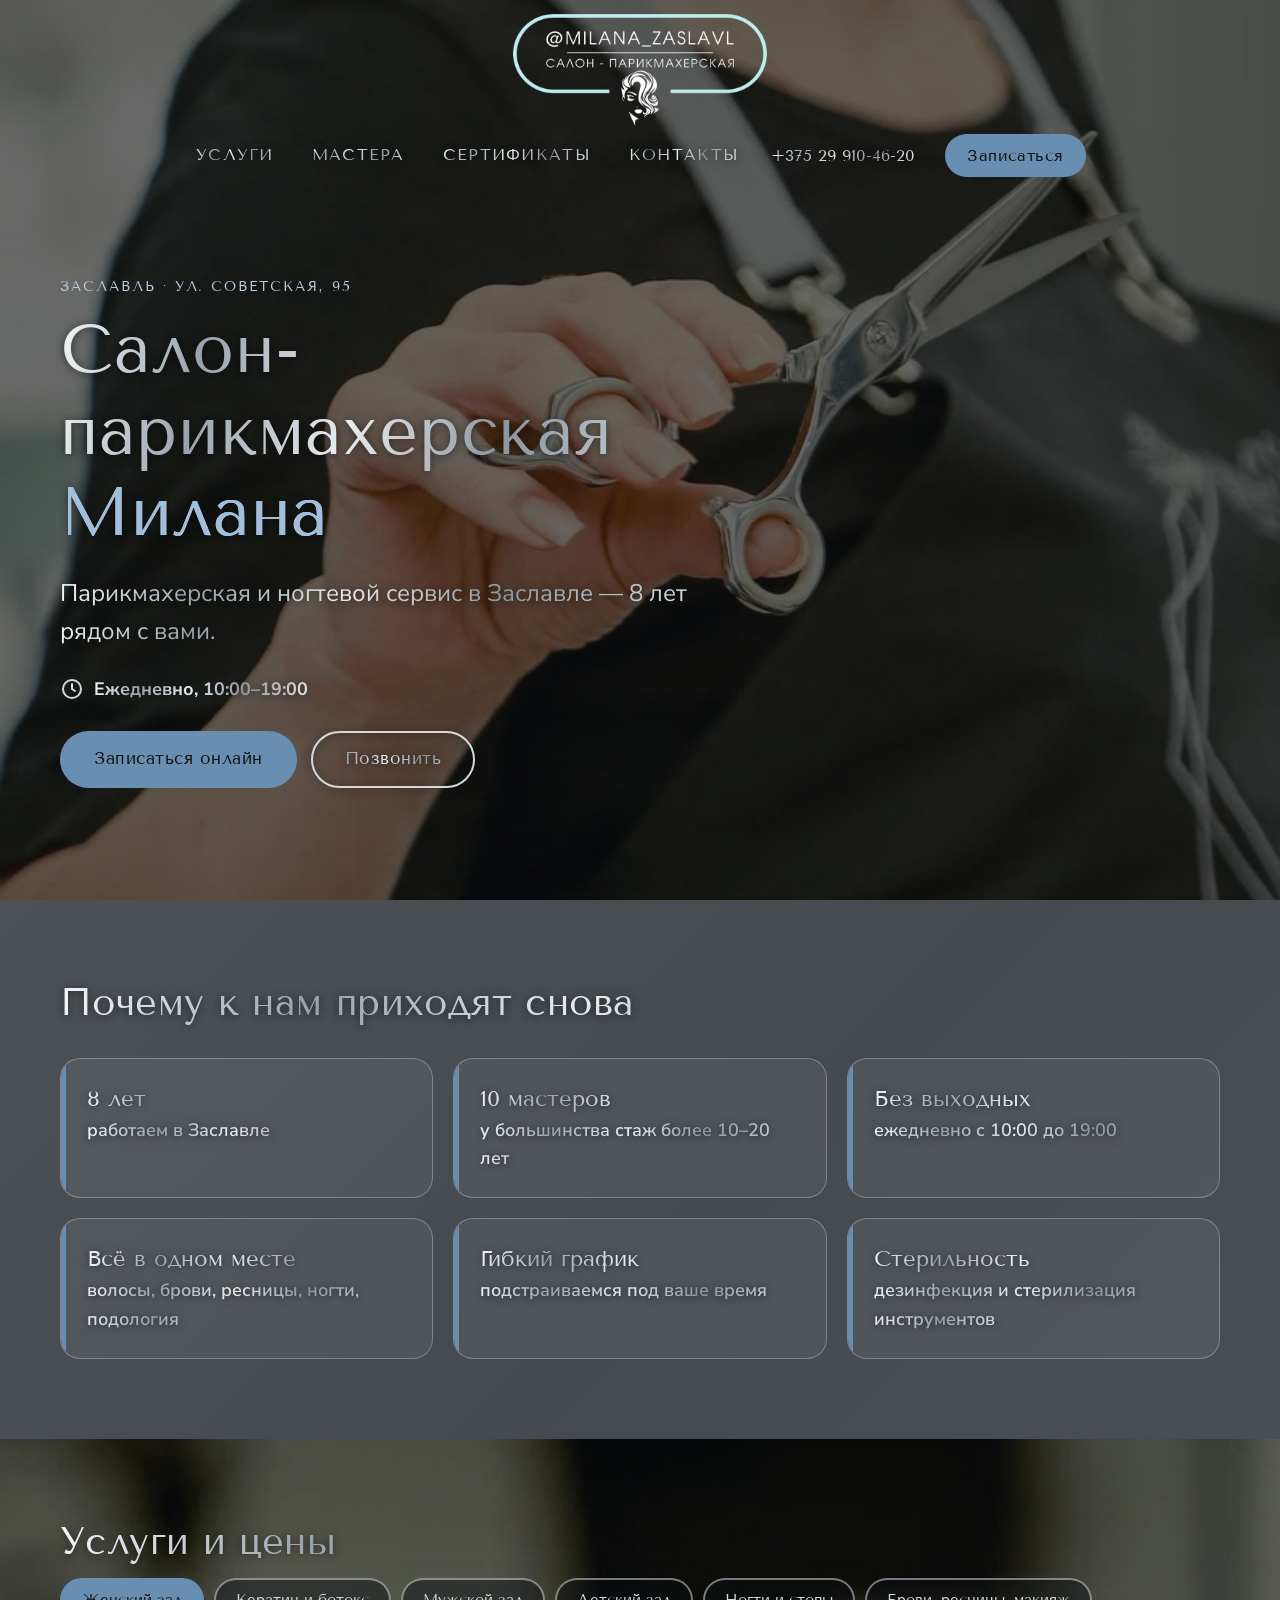
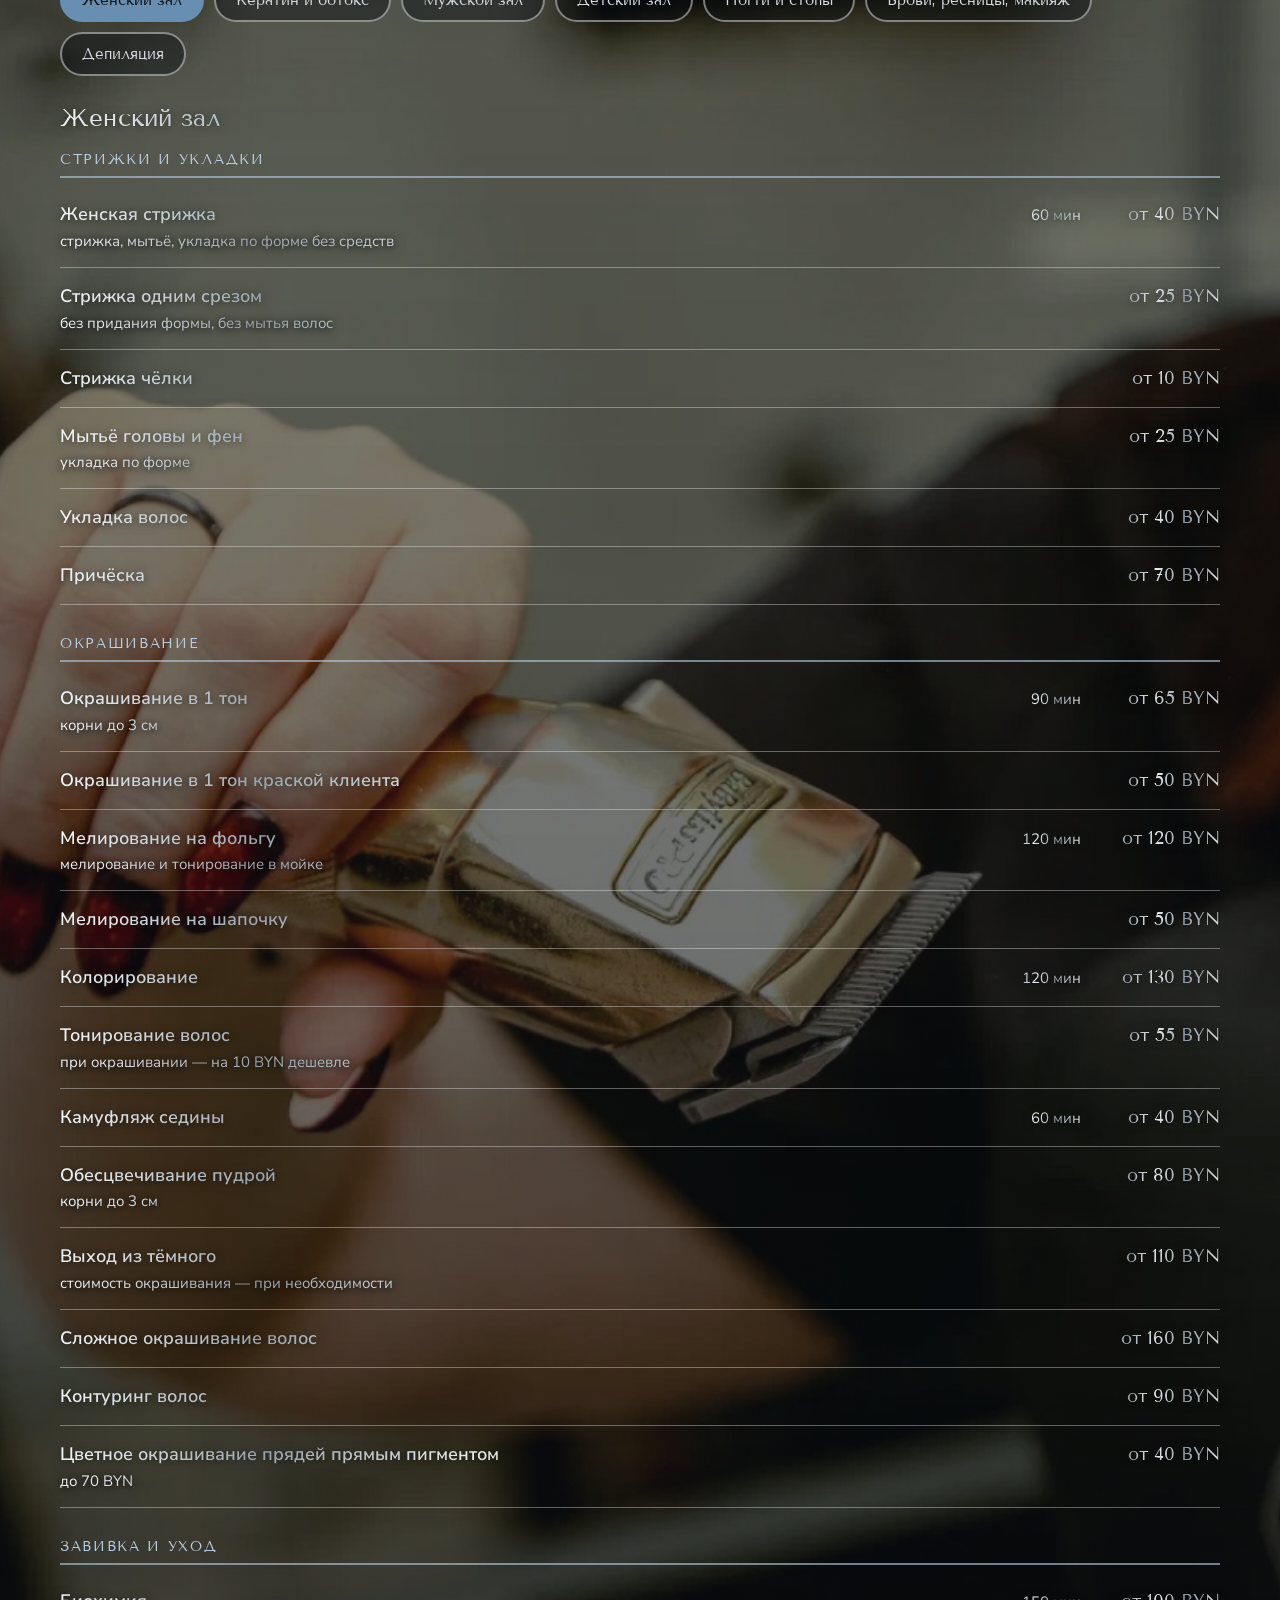
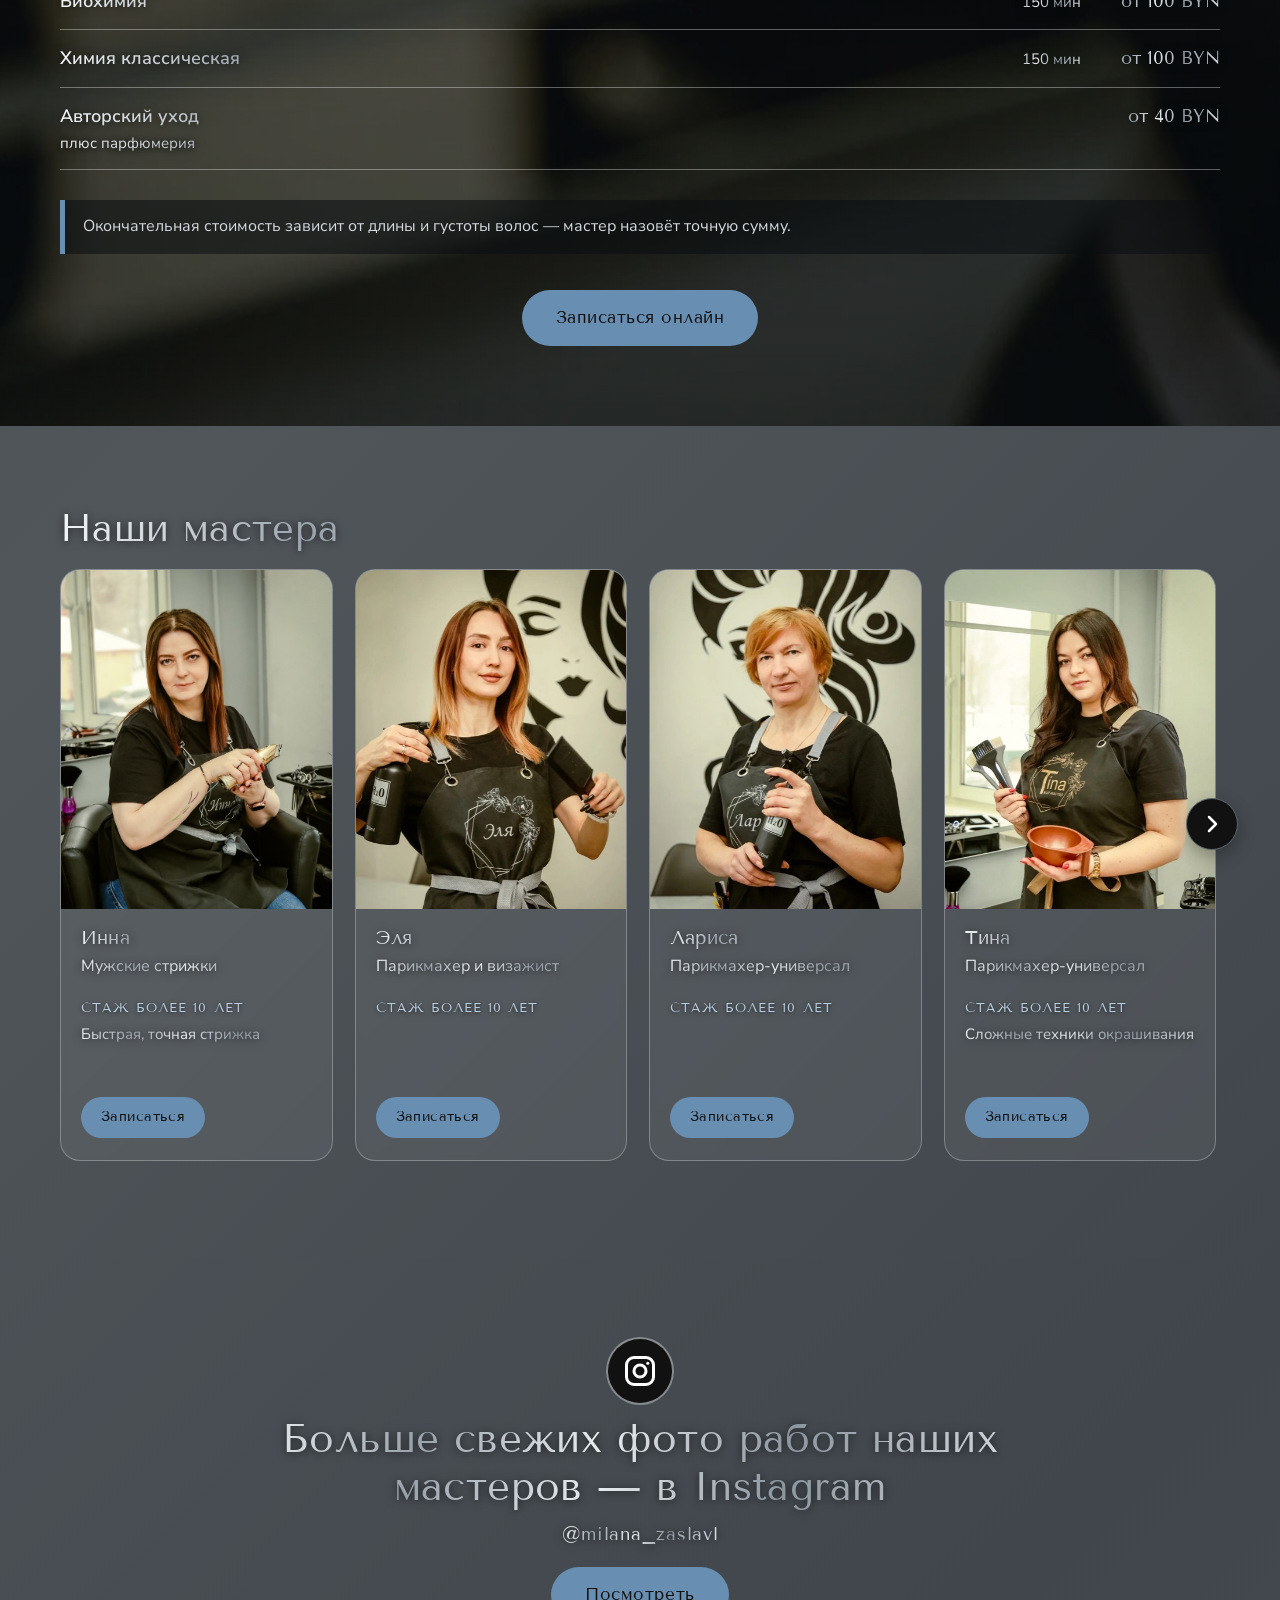
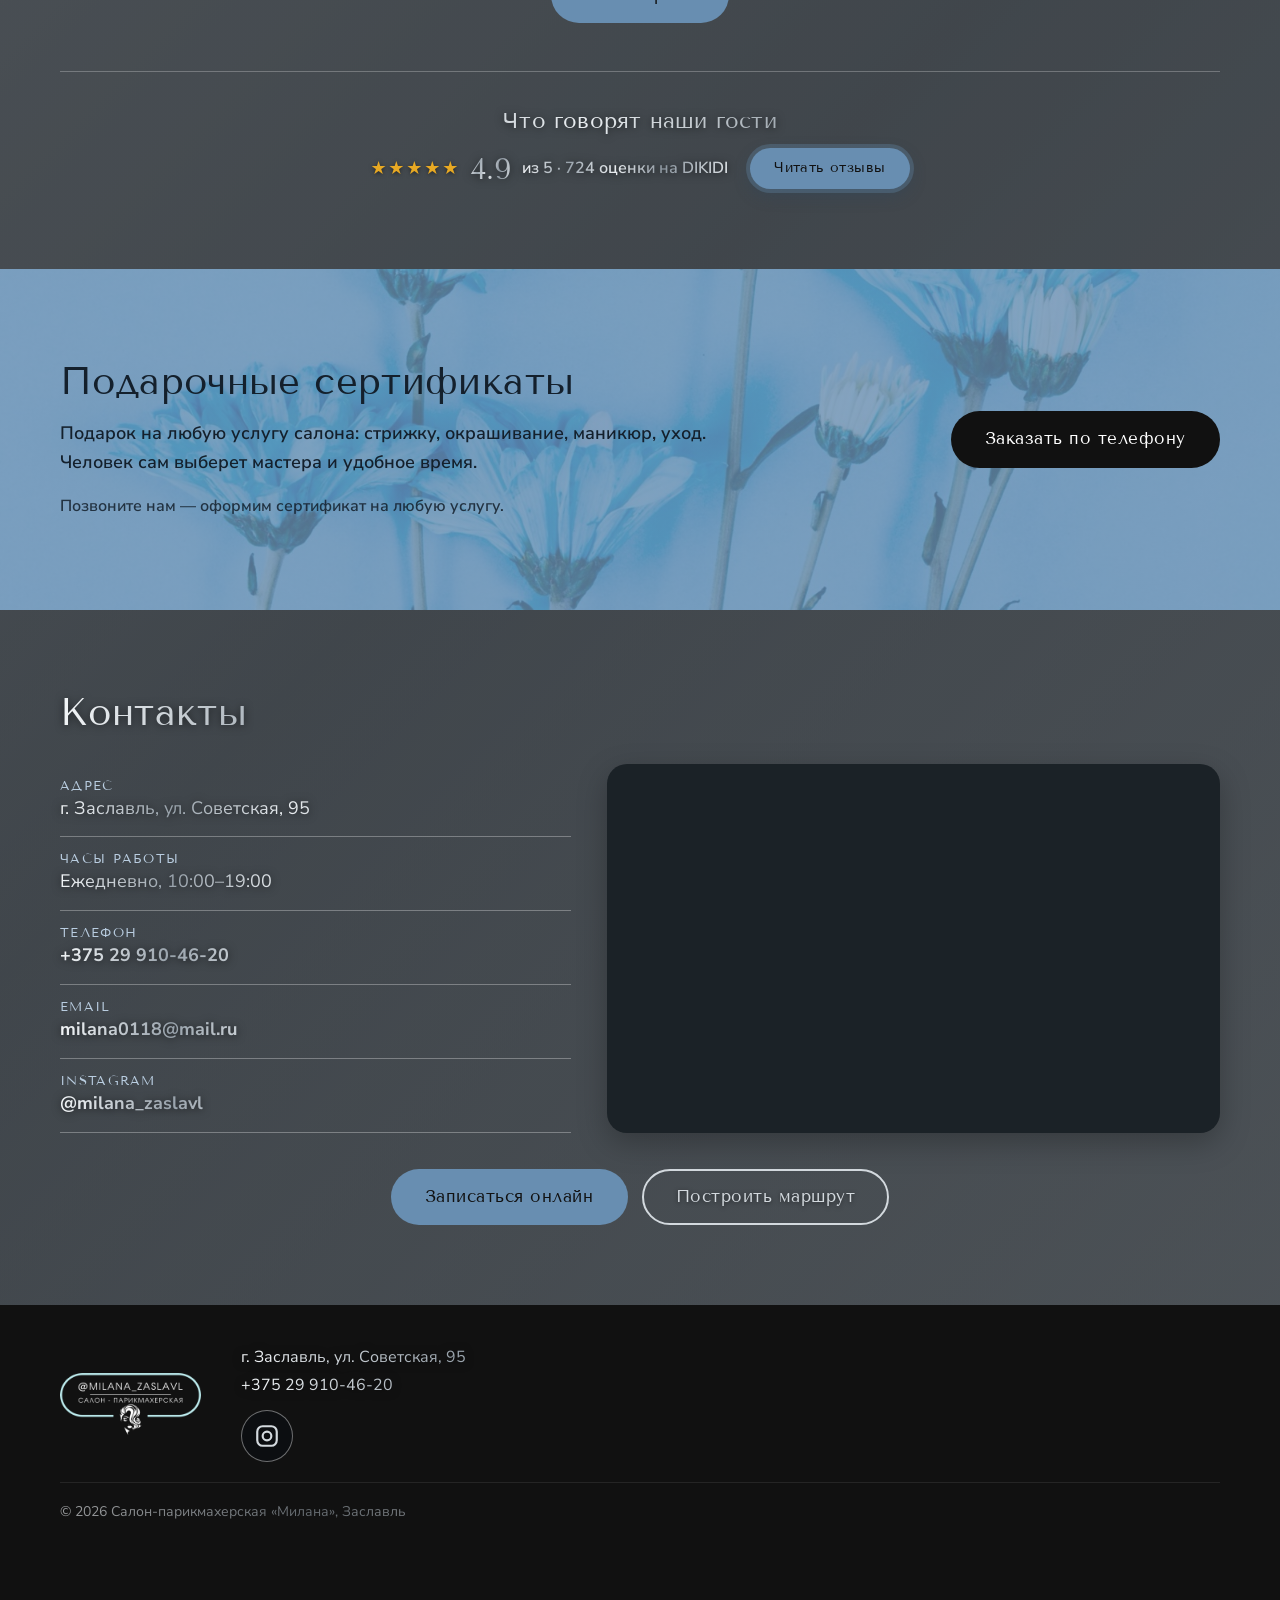
==== commit 5fea2cad: "Update index.html" ====
--- a/index.html
+++ b/index.html
@@ -14,7 +14,7 @@
   <link rel="preconnect" href="https://fonts.googleapis.com">
   <link rel="preconnect" href="https://fonts.gstatic.com" crossorigin>
   <link href="https://fonts.googleapis.com/css2?family=Tenor+Sans&family=Nunito+Sans:wght@400;600;700&display=swap&subset=cyrillic" rel="stylesheet">
-  <link rel="stylesheet" href="css/style.css">
+  <link rel="stylesheet" href="css/style.css?v=2">
   <script type="application/ld+json">
   {
     "@context": "https://schema.org",
@@ -168,7 +168,7 @@
       <div class="footer__col">
         <span data-bind="address"></span>
         <a data-link="phone"><span data-bind="phoneDisplay"></span></a>
-        <a class="footer__insta" data-link="instagram" target="_blank" rel="noopener" aria-label="Мы в Instagram"><svg viewBox="0 0 24 24" aria-hidden="true"><rect x="3" y="3" width="18" height="18" rx="5"/><circle cx="12" cy="12" r="4"/><circle cx="17.2" cy="6.8" r="1" fill="currentColor" stroke="none"/></svg></a>
+        <a class="footer__insta" data-link="instagram" target="_blank" rel="noopener" aria-label="Мы в Instagram"><svg width="26" height="26" viewBox="0 0 24 24" aria-hidden="true"><rect x="3" y="3" width="18" height="18" rx="5"/><circle cx="12" cy="12" r="4"/><circle cx="17.2" cy="6.8" r="1" fill="currentColor" stroke="none"/></svg></a>
       </div>
       <p class="footer__copy">© <span id="year"></span> Салон-парикмахерская «Милана», Заславль</p>
     </div>
@@ -184,6 +184,6 @@
   <button class="to-top" id="to-top" type="button" aria-label="Наверх" hidden><svg viewBox="0 0 24 24" aria-hidden="true"><path d="M6 14l6-6 6 6"/></svg></button>
 
   <script src="data/fallback.js"></script>
-  <script src="js/main.js"></script>
+  <script src="js/main.js?v=2"></script>
 </body>
 </html>
--- a/css/style.css
+++ b/css/style.css
@@ -425,3 +425,9 @@
   .to-top { bottom: 84px; }
   .footer { padding-bottom: 90px; }
 }
+
+/* Instagram в подвале — круглый значок вместо ника */
+.footer__col a.footer__insta { align-self: flex-start; margin-top: 10px; width: 52px; height: 52px; border-radius: 50%; display: grid; place-items: center; background: rgba(10,14,18,.7); -webkit-background-clip: border-box; background-clip: border-box; border: 1px solid rgba(255,255,255,.4); filter: none; transition: background .2s, transform .2s; }
+.footer__insta svg { width: 26px; height: 26px; fill: none; stroke: var(--metal-solid); stroke-width: 2; }
+.footer__col a.footer__insta:hover { background: var(--color-accent); transform: translateY(-2px); }
+.footer__insta:hover svg { stroke: var(--color-dark); }
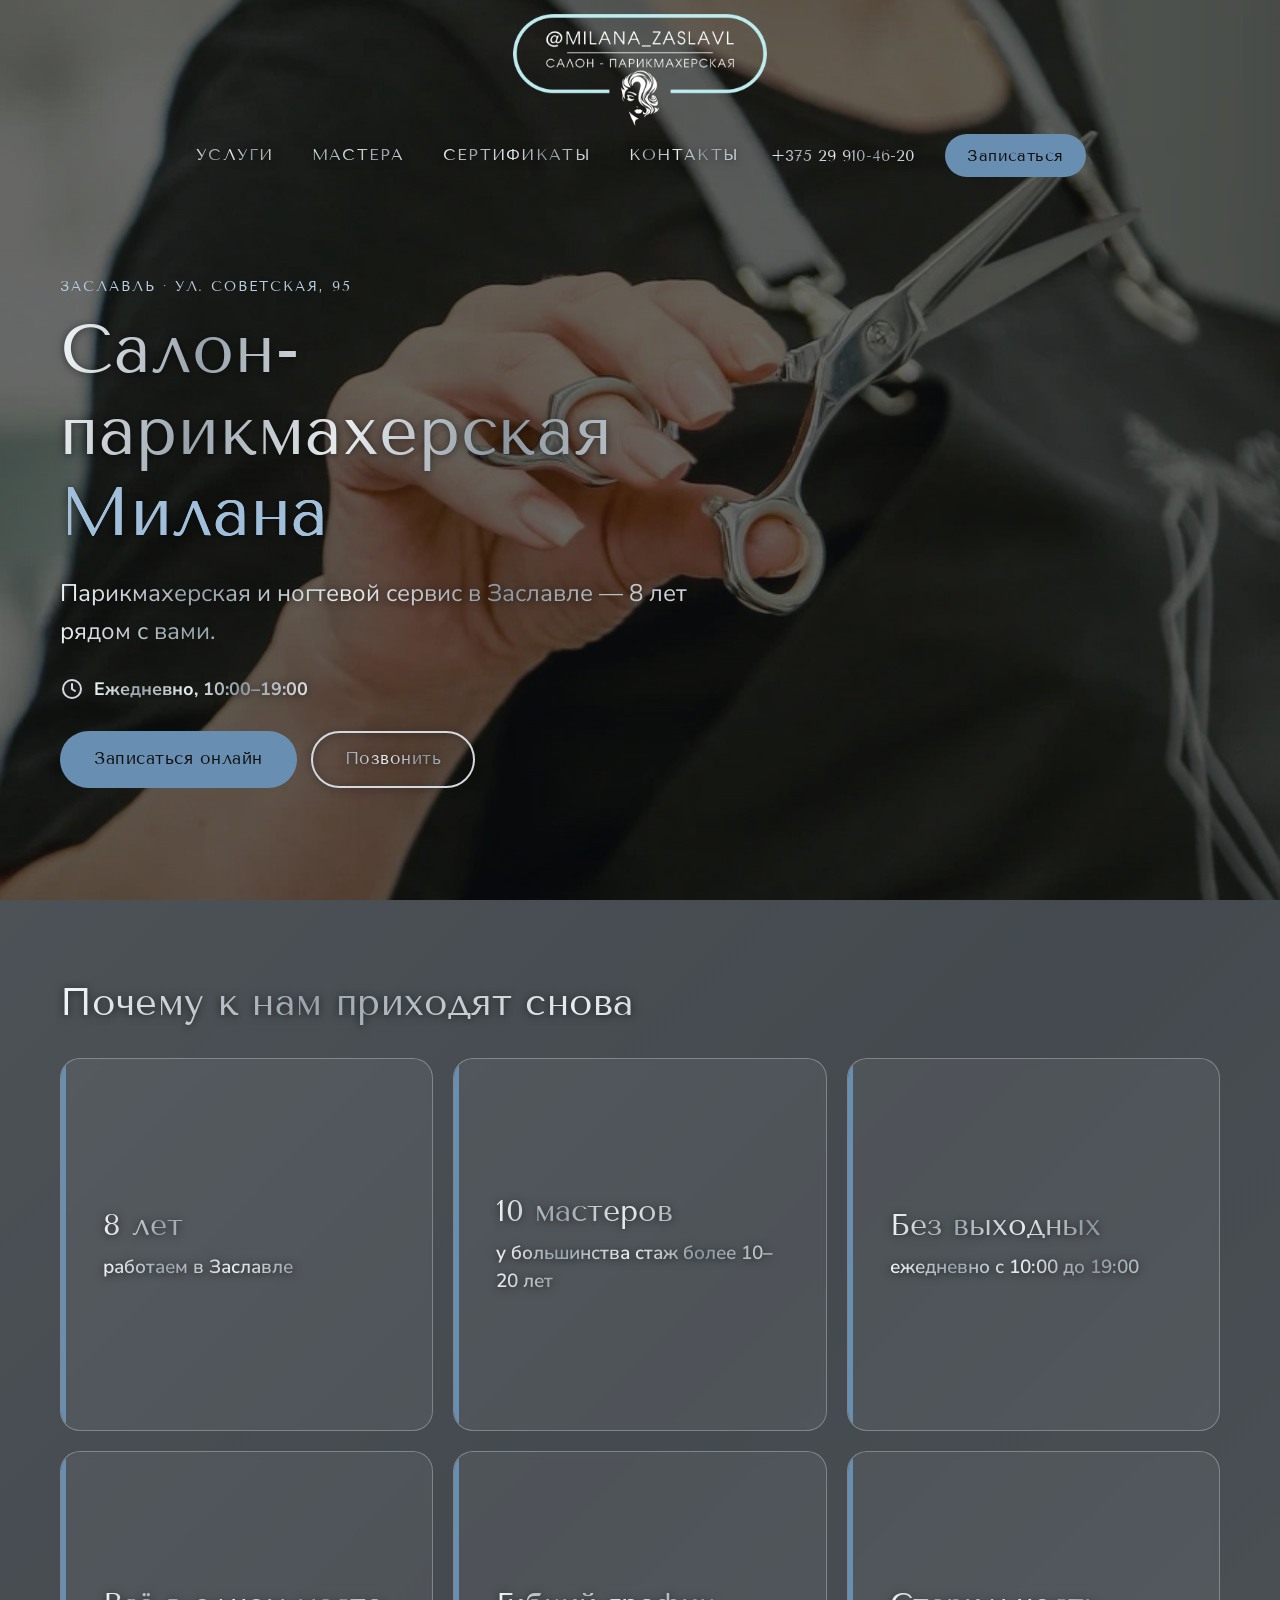
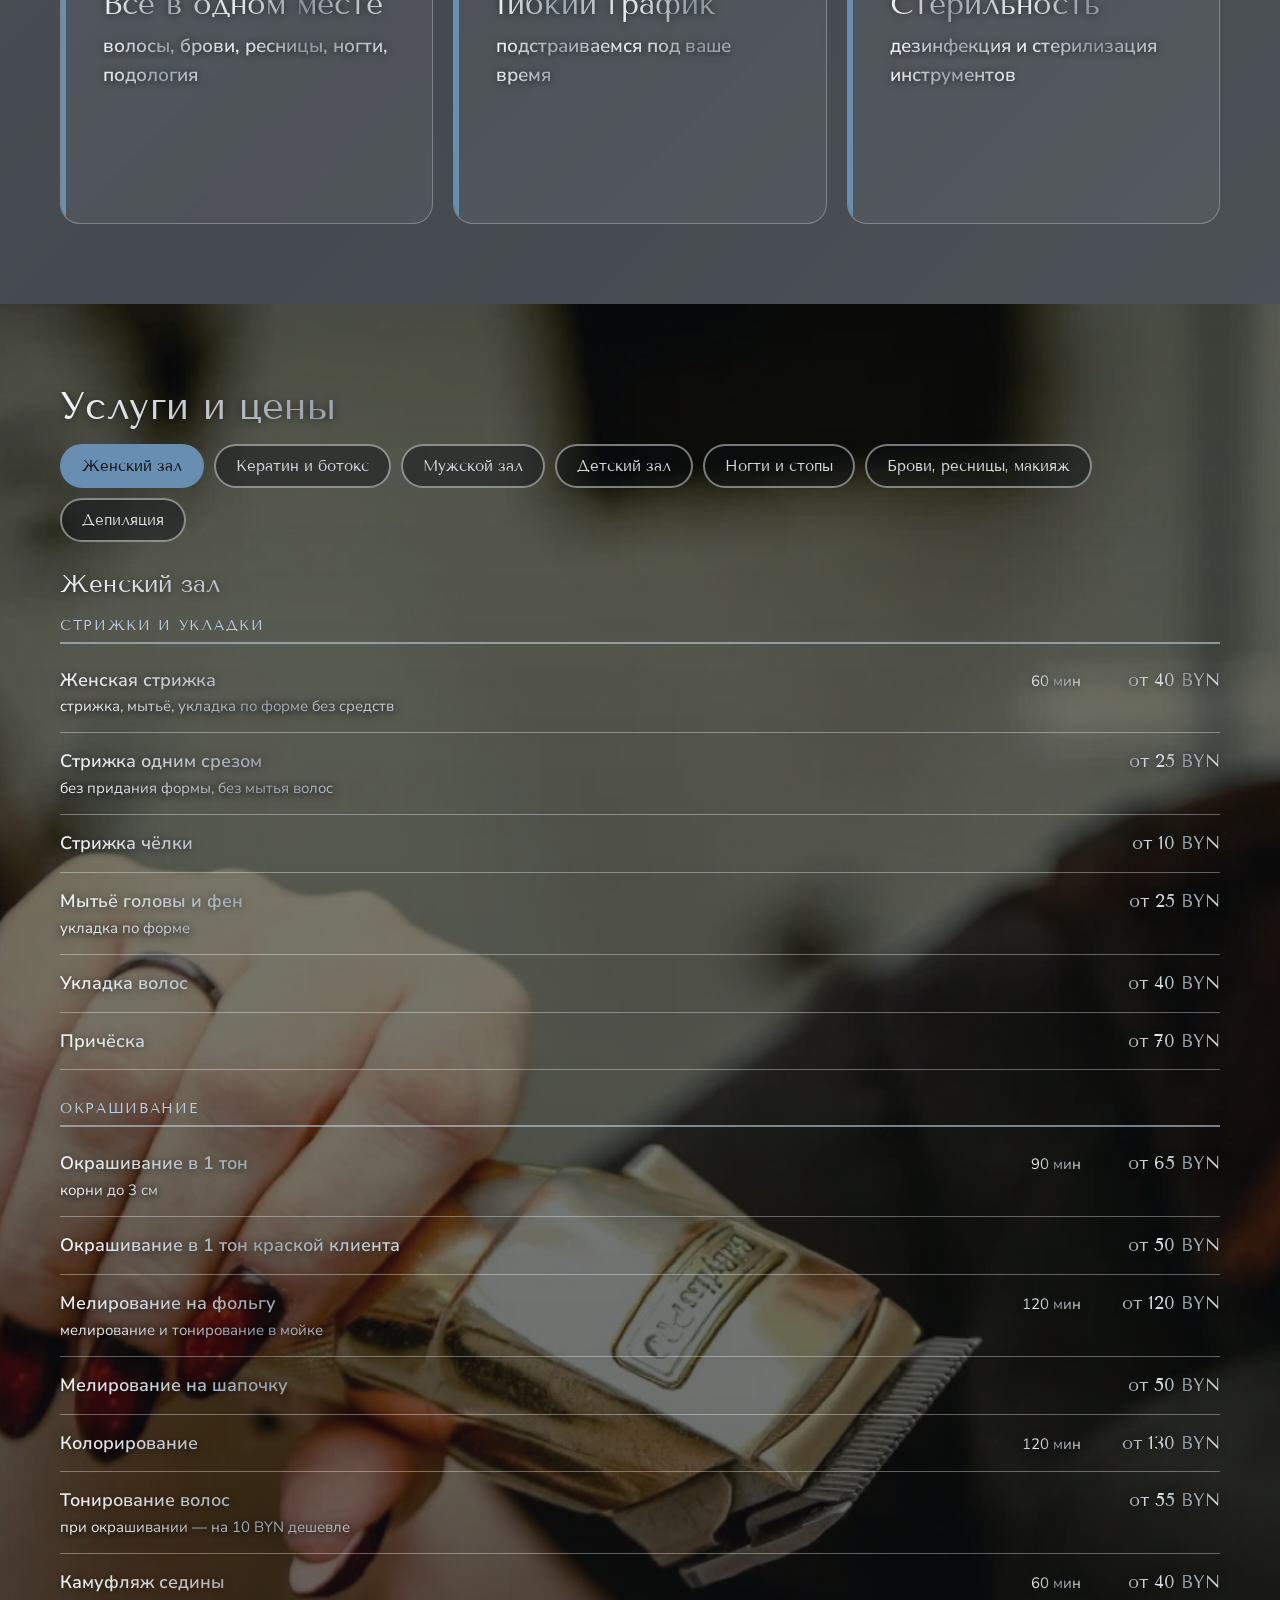
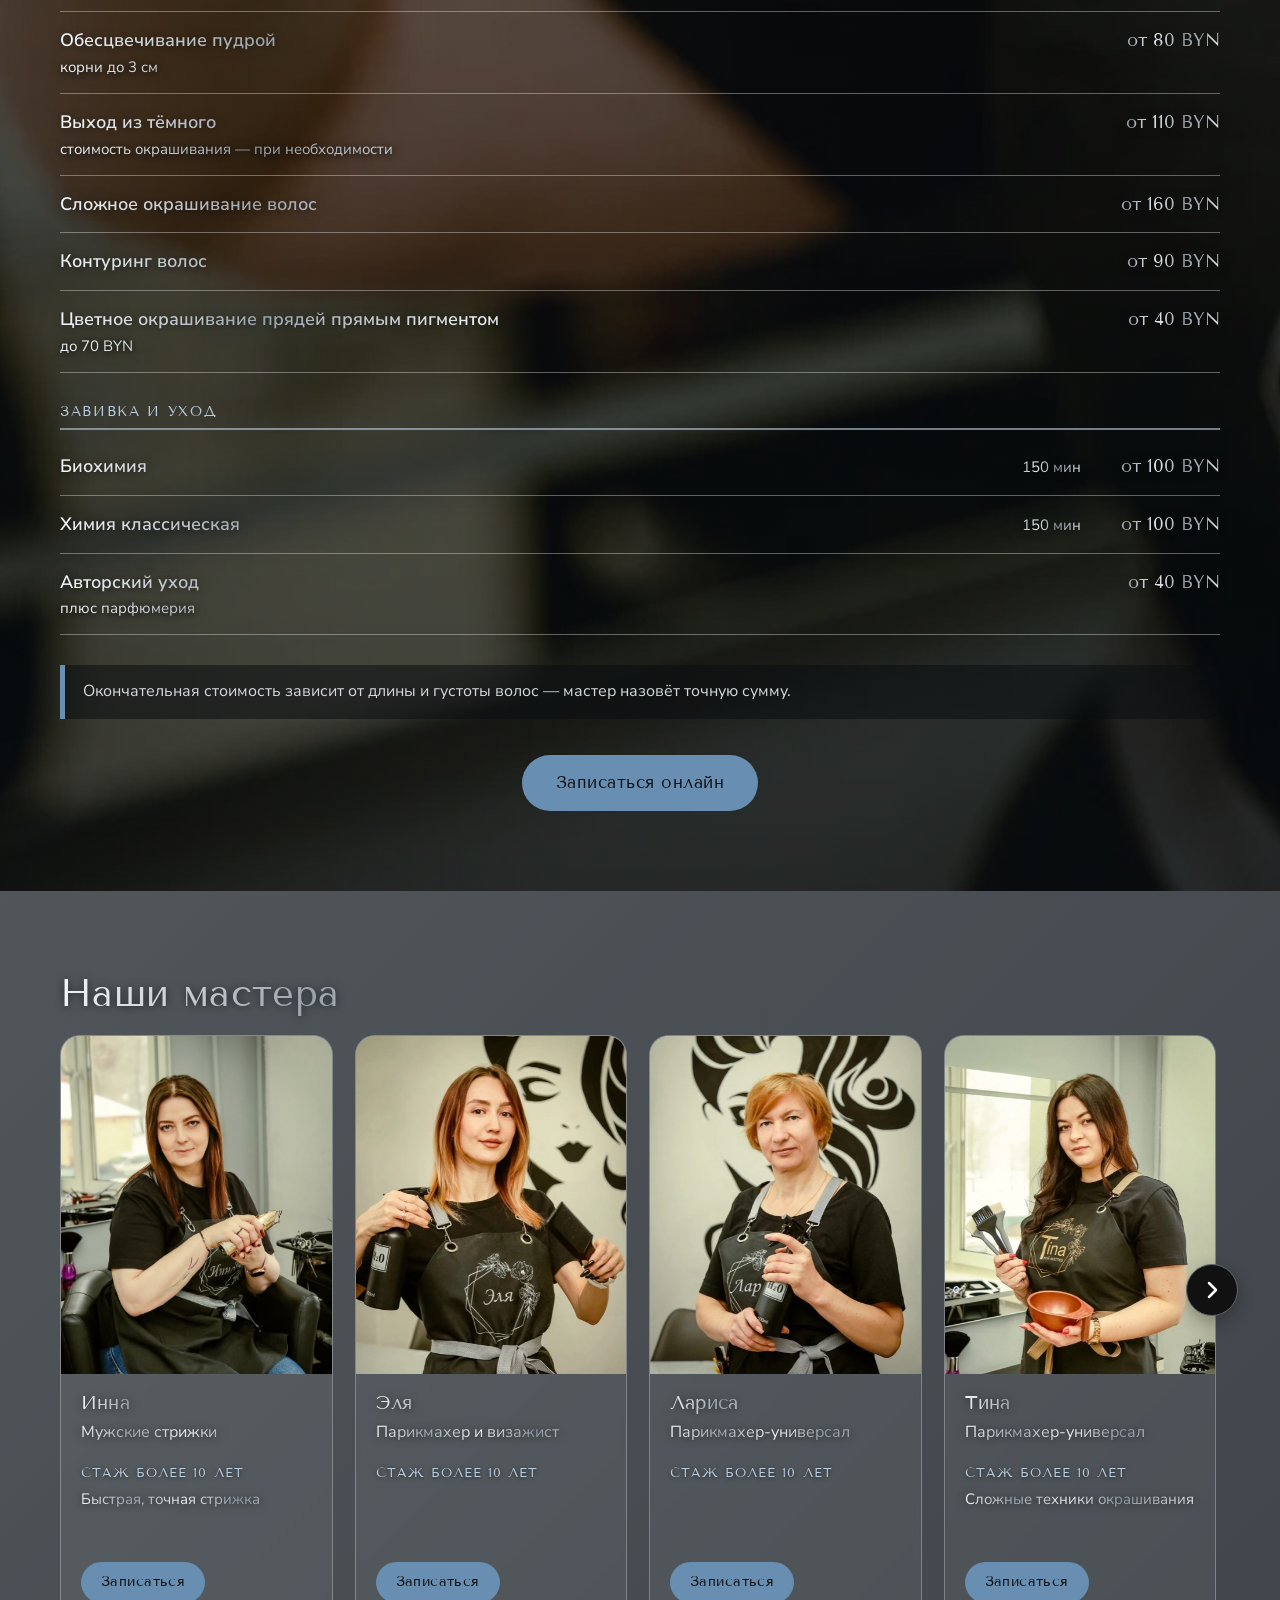
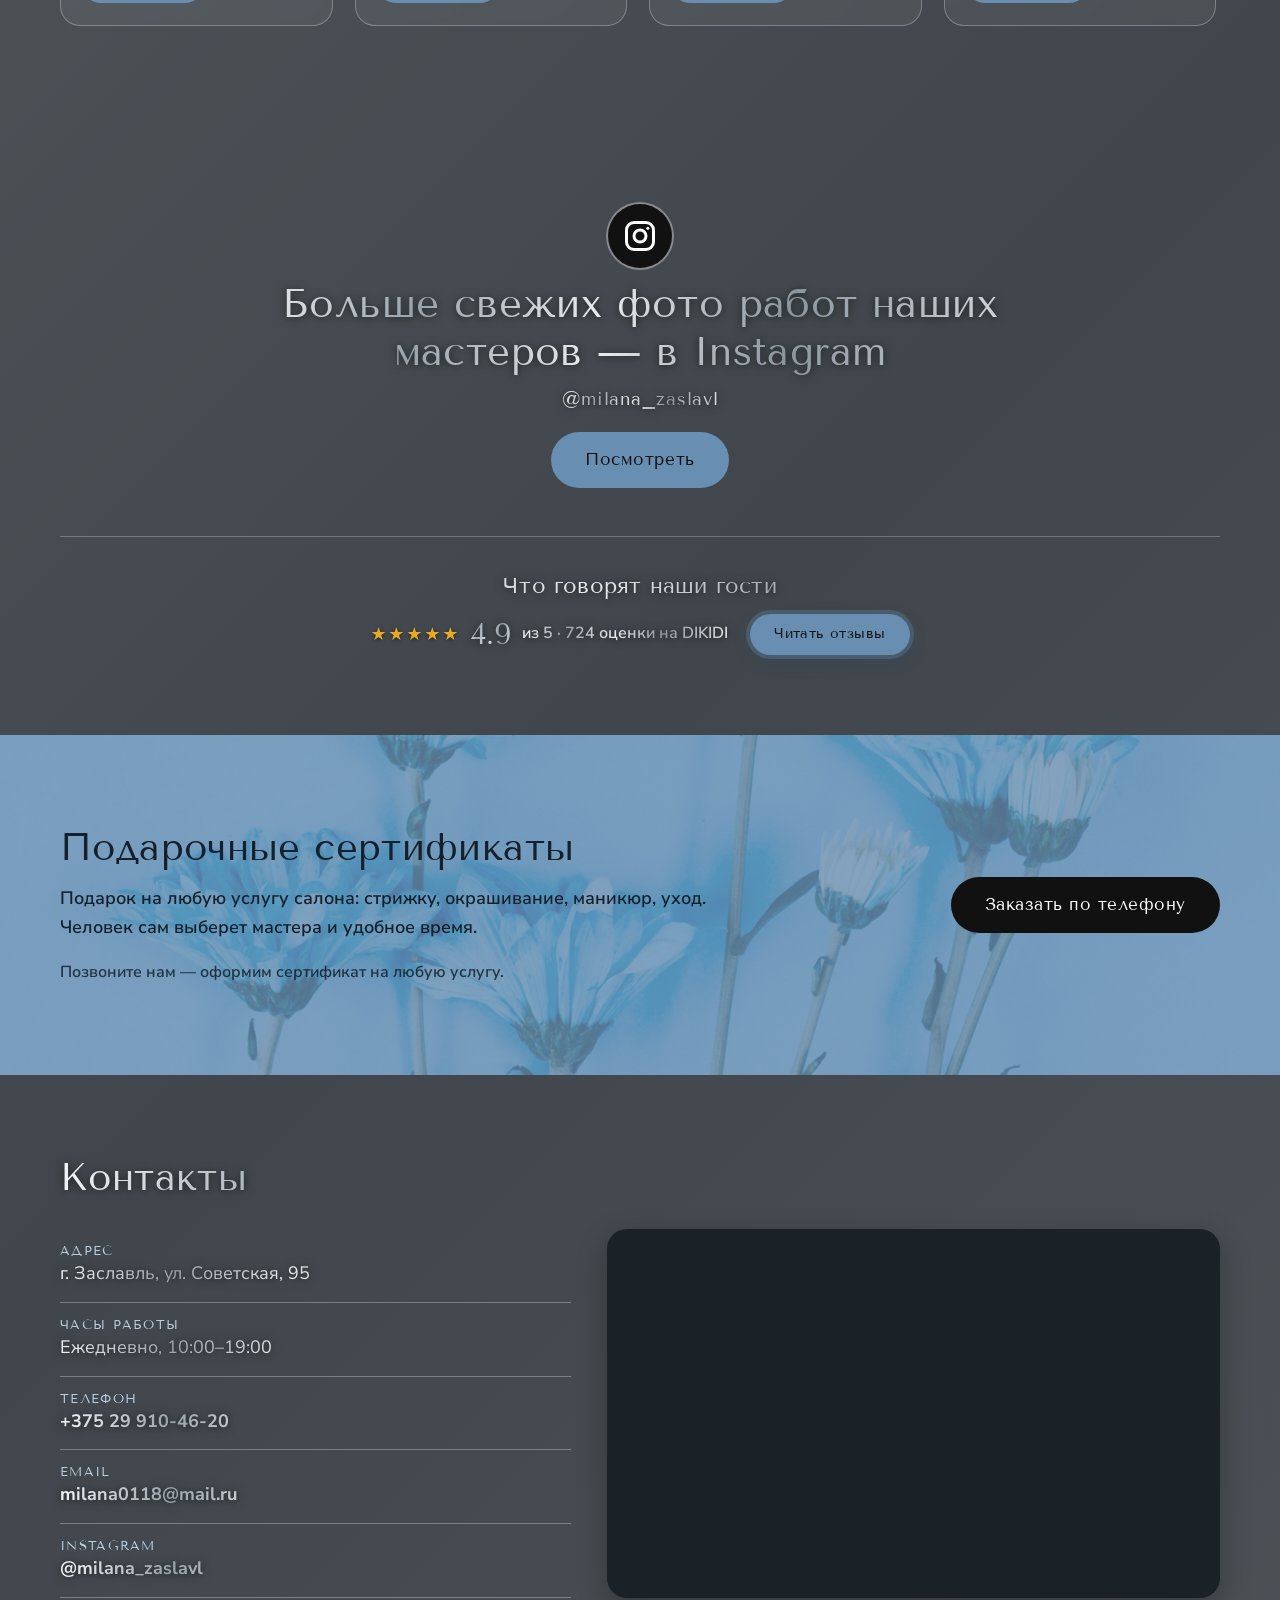
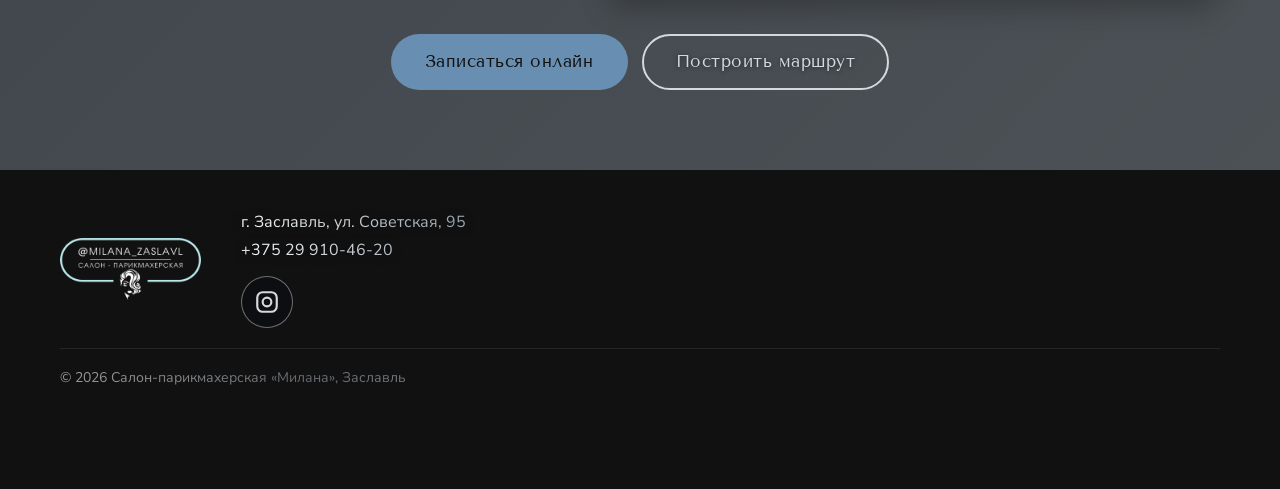
==== commit 0de7c018: "Update index.html" ====
--- a/index.html
+++ b/index.html
@@ -14,7 +14,7 @@
   <link rel="preconnect" href="https://fonts.googleapis.com">
   <link rel="preconnect" href="https://fonts.gstatic.com" crossorigin>
   <link href="https://fonts.googleapis.com/css2?family=Tenor+Sans&family=Nunito+Sans:wght@400;600;700&display=swap&subset=cyrillic" rel="stylesheet">
-  <link rel="stylesheet" href="css/style.css?v=2">
+  <link rel="stylesheet" href="css/style.css?v=3">
   <script type="application/ld+json">
   {
     "@context": "https://schema.org",
@@ -184,6 +184,6 @@
   <button class="to-top" id="to-top" type="button" aria-label="Наверх" hidden><svg viewBox="0 0 24 24" aria-hidden="true"><path d="M6 14l6-6 6 6"/></svg></button>
 
   <script src="data/fallback.js"></script>
-  <script src="js/main.js?v=2"></script>
+  <script src="js/main.js?v=3"></script>
 </body>
 </html>
--- a/css/style.css
+++ b/css/style.css
@@ -431,3 +431,23 @@
 .footer__insta svg { width: 26px; height: 26px; fill: none; stroke: var(--metal-solid); stroke-width: 2; }
 .footer__col a.footer__insta:hover { background: var(--color-accent); transform: translateY(-2px); }
 .footer__insta:hover svg { stroke: var(--color-dark); }
+
+/* Карточки «Почему мы» — квадратные */
+.why li { aspect-ratio: 1 / 1; justify-content: center; }
+@media (max-width: 860px) { .why { grid-template-columns: repeat(2, 1fr); } }
+@media (max-width: 600px) {
+  .why { grid-template-columns: repeat(2, 1fr); gap: 12px; }
+  .why li { padding: 16px 14px 16px 18px; }
+  .why li b { font-size: 18px; }
+  .why li span { font-size: 14px; line-height: 1.4; }
+}
+@media (max-width: 600px) {
+  .why li { overflow: visible; overflow-wrap: break-word; }
+  .why li::before { border-radius: var(--radius) 0 0 var(--radius); }
+}
+@media (max-width: 359px) { .why { grid-template-columns: 1fr; } }
+@media (min-width: 861px) {
+  .why li { padding: 36px 36px 36px 42px; gap: 10px; }
+  .why li b { font-size: 30px; }
+  .why li span { font-size: 19px; line-height: 1.5; }
+}
